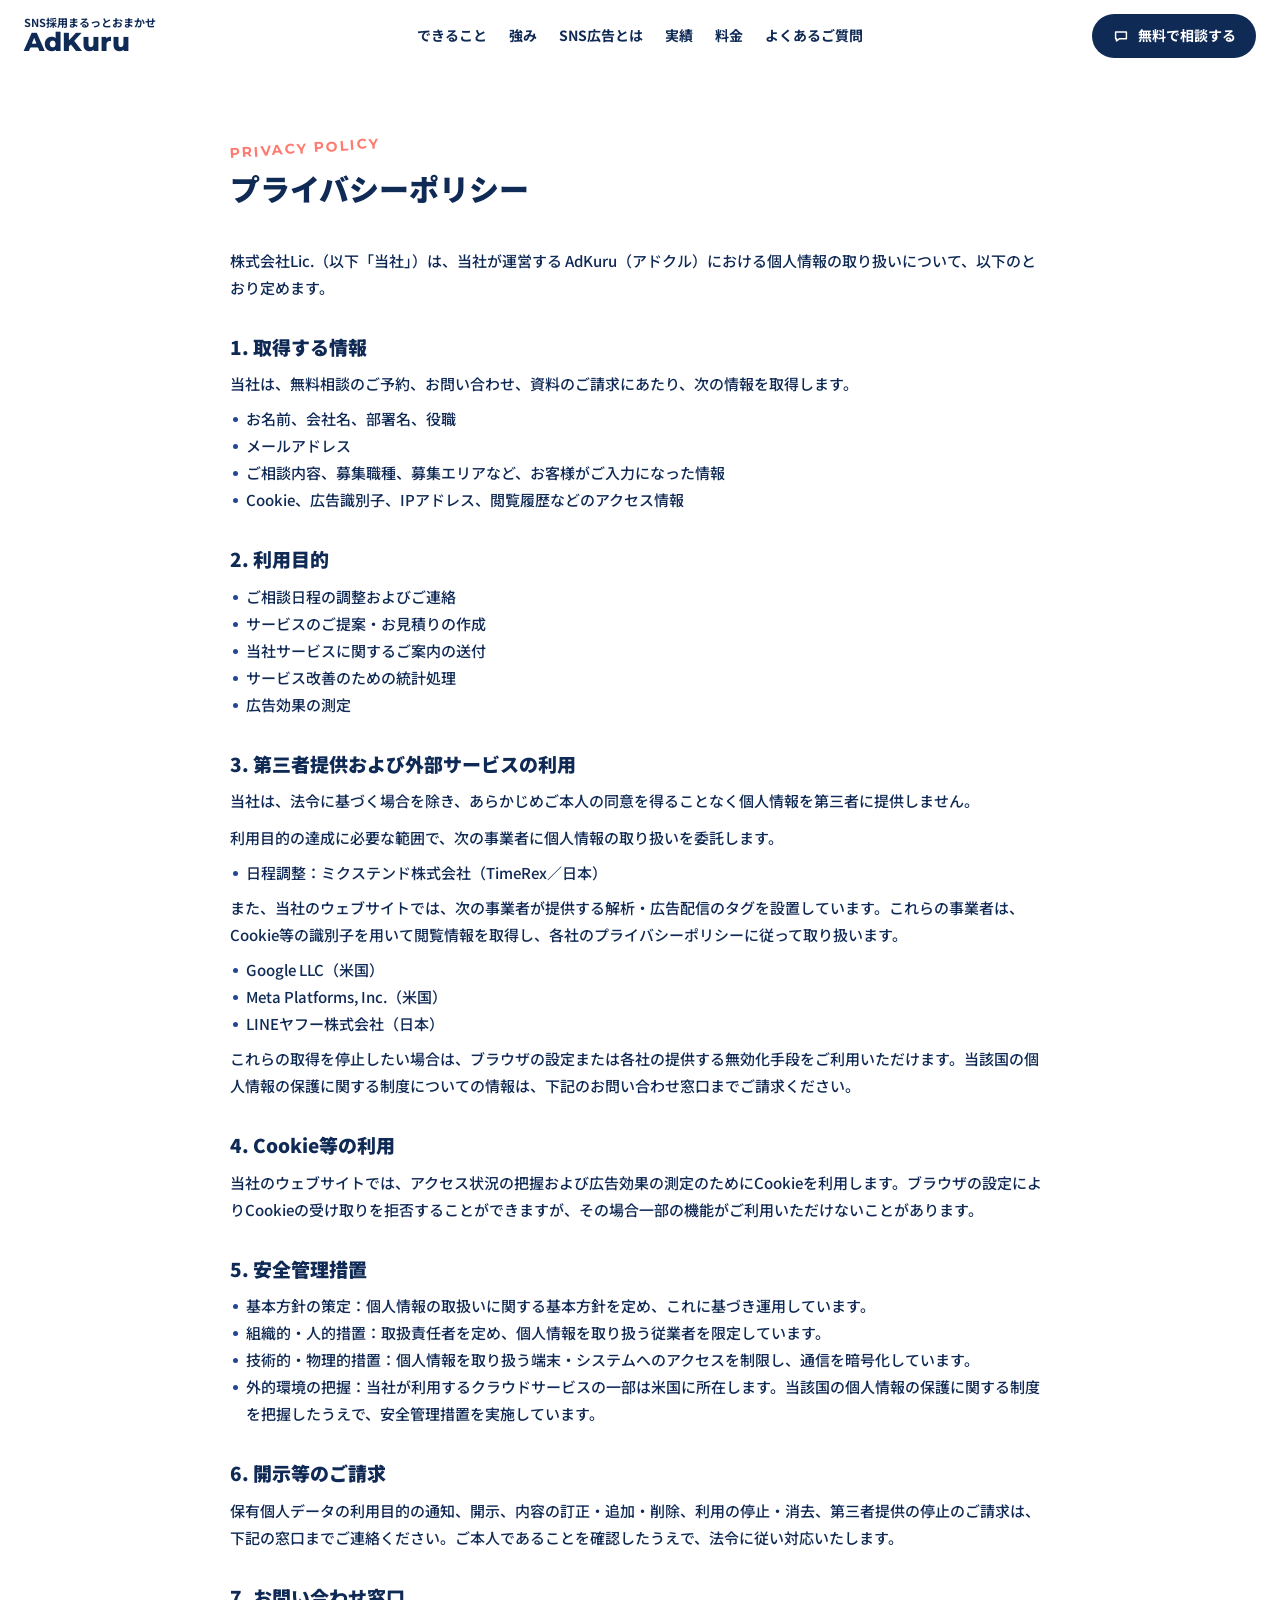
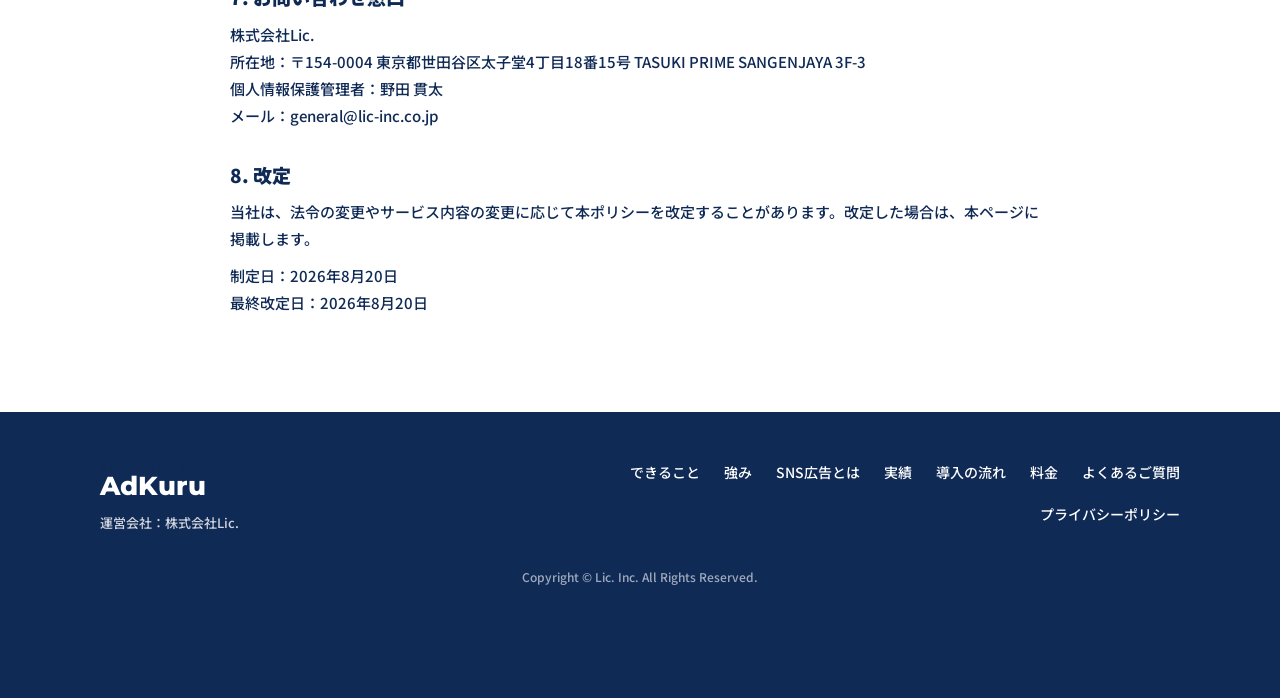
==== privacy/index.html @ 86d616e1 "タイトルと説明文を検索広告のキーワードに合わせて更新 Co-Authored-By: Claude Opus 5.5 (1M context) <noreply@anthropic.com>" ====
<!doctype html>
<html lang="ja">
<head>
<meta charset="utf-8">
<meta name="robots" content="noindex, nofollow">
<meta name="viewport" content="width=device-width, initial-scale=1">
<title>プライバシーポリシー｜SNS採用・求人広告の運用代行 AdKuru（アドクル）</title>
<link rel="preconnect" href="https://fonts.googleapis.com">
<link rel="preconnect" href="https://fonts.gstatic.com" crossorigin>
<link href="https://fonts.googleapis.com/css2?family=Montserrat:wght@600;700;800&family=Noto+Sans+JP:wght@400;500;700;900&family=Oswald:wght@500;600&display=swap" rel="stylesheet">
<link rel="stylesheet" href="../css/style.css?v=20261007f">
<!-- Google 広告（コンバージョンは js/main.js で予約完了時に送信） -->
<script async src="https://www.googletagmanager.com/gtag/js?id=AW-18397071452"></script>
<script>
  window.dataLayer = window.dataLayer || [];
  function gtag(){dataLayer.push(arguments);}
  gtag('js', new Date());
  gtag('config', 'AW-18397071452');
  window.ADKURU_CV = 'AW-18397071452/jHecCNe15OUcENyQtMRE';      // 予約_カレンダー開封（サブ）
  window.ADKURU_CV_DONE = 'AW-18397071452/tanjCK6k_-UcENyQtMRE'; // 予約_完了（TimeRex）（メイン）
</script>
</head>
<body>

<header class="header" id="header">
  <a href="../" class="logo"><small>SNS採用まるっとおまかせ</small><b>AdKuru</b></a>
  <nav class="gnav">
    <a href="../#service">できること</a>
    <a href="../#strength">強み</a>
    <a href="../#reason">SNS広告とは</a>
    <a href="../#case">実績</a>
    <a href="../#price">料金</a>
    <a href="../#faq">よくあるご質問</a>
  </nav>
  <a href="https://timerex.net/s/nodakanta_daa7_3fa1/e38dfce4" target="_blank" rel="noopener" data-book class="hbtn">
    <svg viewBox="0 0 20 20" fill="none" stroke="currentColor" stroke-width="1.6" stroke-linecap="round" stroke-linejoin="round"><path d="M4 5.5h12v7.5H8.5L5 15.5V13H4z"/></svg>無料で相談する
  </a>
</header>

<main>
<section class="page">
  <div class="container container--narrow">
    <p class="sec-head__en">Privacy Policy</p>
    <h1 class="page__title">プライバシーポリシー</h1>
    <div class="prose">
      <p>株式会社Lic.（以下「当社」）は、当社が運営する AdKuru（アドクル）における個人情報の取り扱いについて、以下のとおり定めます。</p>
      <h2>1. 取得する情報</h2>
      <p>当社は、無料相談のご予約、お問い合わせ、資料のご請求にあたり、次の情報を取得します。</p>
      <ul><li>お名前、会社名、部署名、役職</li><li>メールアドレス</li><li>ご相談内容、募集職種、募集エリアなど、お客様がご入力になった情報</li><li>Cookie、広告識別子、IPアドレス、閲覧履歴などのアクセス情報</li></ul>
      <h2>2. 利用目的</h2>
      <ul><li>ご相談日程の調整およびご連絡</li><li>サービスのご提案・お見積りの作成</li><li>当社サービスに関するご案内の送付</li><li>サービス改善のための統計処理</li><li>広告効果の測定</li></ul>
      <h2>3. 第三者提供および外部サービスの利用</h2>
      <p>当社は、法令に基づく場合を除き、あらかじめご本人の同意を得ることなく個人情報を第三者に提供しません。</p>
      <p>利用目的の達成に必要な範囲で、次の事業者に個人情報の取り扱いを委託します。</p>
      <ul><li>日程調整：ミクステンド株式会社（TimeRex／日本）</li></ul>
      <p>また、当社のウェブサイトでは、次の事業者が提供する解析・広告配信のタグを設置しています。これらの事業者は、Cookie等の識別子を用いて閲覧情報を取得し、各社のプライバシーポリシーに従って取り扱います。</p>
      <ul><li>Google LLC（米国）</li><li>Meta Platforms, Inc.（米国）</li><li>LINEヤフー株式会社（日本）</li></ul>
      <p>これらの取得を停止したい場合は、ブラウザの設定または各社の提供する無効化手段をご利用いただけます。当該国の個人情報の保護に関する制度についての情報は、下記のお問い合わせ窓口までご請求ください。</p>
      <h2>4. Cookie等の利用</h2>
      <p>当社のウェブサイトでは、アクセス状況の把握および広告効果の測定のためにCookieを利用します。ブラウザの設定によりCookieの受け取りを拒否することができますが、その場合一部の機能がご利用いただけないことがあります。</p>
      <h2>5. 安全管理措置</h2>
      <ul><li>基本方針の策定：個人情報の取扱いに関する基本方針を定め、これに基づき運用しています。</li><li>組織的・人的措置：取扱責任者を定め、個人情報を取り扱う従業者を限定しています。</li><li>技術的・物理的措置：個人情報を取り扱う端末・システムへのアクセスを制限し、通信を暗号化しています。</li><li>外的環境の把握：当社が利用するクラウドサービスの一部は米国に所在します。当該国の個人情報の保護に関する制度を把握したうえで、安全管理措置を実施しています。</li></ul>
      <h2>6. 開示等のご請求</h2>
      <p>保有個人データの利用目的の通知、開示、内容の訂正・追加・削除、利用の停止・消去、第三者提供の停止のご請求は、下記の窓口までご連絡ください。ご本人であることを確認したうえで、法令に従い対応いたします。</p>
      <h2>7. お問い合わせ窓口</h2>
      <p>株式会社Lic.<br>所在地：〒154-0004 東京都世田谷区太子堂4丁目18番15号 TASUKI PRIME SANGENJAYA 3F-3<br>個人情報保護管理者：野田 貫太<br>メール：general@lic-inc.co.jp</p>
      <h2>8. 改定</h2>
      <p>当社は、法令の変更やサービス内容の変更に応じて本ポリシーを改定することがあります。改定した場合は、本ページに掲載します。</p>
      <p>制定日：2026年8月20日<br>最終改定日：2026年8月20日</p>
  </div>
</section>
</main>

<footer class="footer">
  <div class="container footer__inner">
    <div>
      <a href="../" class="logo logo--w"><small>SNS採用まるっとおまかせ</small><b>AdKuru</b></a>
      <p class="footer__company">運営会社：株式会社Lic.</p>
    </div>
    <nav class="footer__nav">
      <a href="../#service">できること</a><a href="../#strength">強み</a><a href="../#reason">SNS広告とは</a><a href="../#case">実績</a><a href="../#flow">導入の流れ</a><a href="../#price">料金</a><a href="../#faq">よくあるご質問</a>
      <a href="./">プライバシーポリシー</a>
    </nav>
  </div>
  <p class="footer__copy">Copyright &copy; Lic. Inc. All Rights Reserved.</p>
</footer>

<a href="https://timerex.net/s/nodakanta_daa7_3fa1/e38dfce4" target="_blank" rel="noopener" data-book class="spbar">無料で相談する</a>


<!-- ============ 予約ポップアップ（TimeRex） ============ -->
<dialog class="modal" id="bookmodal" aria-labelledby="bookmodal-ttl">
  <div class="modal__hd">
    <h2 id="bookmodal-ttl">ご希望の日時を選択してください</h2>
    <span>オンライン／無料</span>
    <button class="modal__x" type="button" id="modalclose" aria-label="閉じる">
      <svg viewBox="0 0 24 24" fill="none" stroke="currentColor" stroke-width="2.4" aria-hidden="true"><path d="M6 6l12 12M18 6 6 18"/></svg>
    </button>
  </div>
  <div class="modal__bd">
    <ul class="modal__pre"><li>費用0円</li><li>オンライン</li><li>資料の準備は不要です</li></ul>
    <div id="timerex_calendar" data-url="https://timerex.net/s/nodakanta_daa7_3fa1/e38dfce4"></div>
    <div class="modal__fb" id="book-fallback">
      <p>カレンダーが読み込めない場合は、下のボタンから予約ページをお開きください。</p>
      <a class="fbtn" href="https://timerex.net/s/nodakanta_daa7_3fa1/e38dfce4" target="_blank" rel="noopener">予約ページを開く</a>
    </div>
  </div>
</dialog>
<script src="https://asset.timerex.net/js/embed.js" defer></script>
<script src="../js/main.js?v=20261007e"></script>
</body>
</html>
---- css/style.css ----
/* ==========================================================
   AdKuru サービスサイト
   コンセプト … まるごと人事（お悩み → 解決／まるっと任せられる）
   文章・かわいさ … ibma（丸い太字、1語だけ大きく、紙吹雪、コーラルの面）
   ベースの色 … 【AdKuru採用】サービス紹介資料の紺
   ========================================================== */

:root {
  --navy: #254793;
  --navy-deep: #1a3470;
  --ink: #102a56;
  --text-sub: #3c4a66;
  --mute: #747578;
  --line: #d9dee8;
  --pale: #e8ebf3;
  --bg: #eef3fc;
  --bg-soft: #f5f8ff;
  --grid: linear-gradient(rgba(37, 71, 147, .06) 1px, transparent 1px), linear-gradient(90deg, rgba(37, 71, 147, .06) 1px, transparent 1px);
  --white: #fff;

  --coral: #ff7b72;
  --coral-deep: #e5544b;
  --coral-pale: #ffe4e1;
  --yellow: #f7ce0f;
  --yellow-pale: #fff6cf;
  --mint: #3fb795;
  --sky: #5b9bea;
  --pink: #f2868f;

  --radius: 20px;
  --container: 1080px;
  --shadow: 0 10px 30px rgba(16, 42, 86, .08);

  --ff-ja: "Noto Sans JP", "Hiragino Kaku Gothic ProN", sans-serif;
  --ff-round: "Noto Sans JP", "Hiragino Kaku Gothic ProN", sans-serif;
  --ff-en: "Montserrat", "Noto Sans JP", sans-serif;
  --ff-num: "Oswald", "Montserrat", sans-serif;
}

/* ---------- 基本 ---------- */
*, *::before, *::after { box-sizing: border-box; }
html { scroll-behavior: smooth; scroll-padding-top: 80px; }
body {
  margin: 0; font-family: var(--ff-ja); font-size: 16px; font-weight: 500; line-height: 1.8;
  color: var(--ink); background: var(--bg); -webkit-font-smoothing: antialiased; overflow-x: hidden;
}
img, svg { display: block; max-width: 100%; }
a { color: inherit; text-decoration: none; }
p { margin: 0; }
h1, h2, h3 { margin: 0; font-family: var(--ff-round); font-weight: 900; line-height: 1.45; }
ul, ol { margin: 0; padding: 0; list-style: none; }
button { font: inherit; color: inherit; cursor: pointer; }
.container { width: min(var(--container), calc(100% - 48px)); margin: 0 auto; }
.container--narrow { --container: 820px; }
.center { margin-top: 36px; text-align: center; }
.sp { display: none; }
.note { margin-top: 14px; font-size: 12px; line-height: 1.7; color: var(--mute); }
.note--c { text-align: center; }

/* ---------- セクションの土台 ---------- */
.sec { position: relative; padding: 100px 0; background-color: var(--bg); background-image: var(--grid); background-size: 24px 24px; }
.sec--white { background: var(--bg-soft); }
.sec-head { margin-bottom: 52px; text-align: center; }
.sec-head__en {
  display: inline-block; transform: rotate(-4deg);
  font-family: var(--ff-en); font-size: 14px; font-weight: 700; letter-spacing: .14em; text-transform: uppercase; color: var(--coral);
}
.sec-head__ttl { margin-top: 6px; font-size: 34px; }
.sec-head__lead { margin-top: 20px; font-size: 16px; color: var(--text-sub); }
.hl { color: var(--navy); }
/* 1語だけ大きく（ibmaの「共感」） */
.big { position: relative; display: inline-block; margin: 0 .05em; font-size: 1.3em; line-height: 1; color: var(--coral); }


/* ---------- ボタン ---------- */
.pbtn {
  display: inline-flex; align-items: center; justify-content: center; gap: 10px;
  min-width: 300px; height: 64px; padding: 0 36px; border-radius: 999px;
  background: var(--navy); color: var(--white); font-size: 17px; font-weight: 900;
  box-shadow: 0 6px 0 var(--navy-deep); transition: transform .15s, box-shadow .15s;
}
.pbtn::after { content: ""; width: 8px; height: 8px; border-top: 2px solid currentColor; border-right: 2px solid currentColor; transform: rotate(45deg); }
.pbtn:hover { transform: translateY(3px); box-shadow: 0 3px 0 var(--navy-deep); }
.fbtn {
  position: relative; display: block; width: 100%; height: 56px; border: 0; border-radius: 999px;
  background: var(--coral); color: var(--white); font-size: 17px; font-weight: 900;
  box-shadow: 0 5px 0 var(--coral-deep); transition: transform .15s, box-shadow .15s;
}
.fbtn:hover { transform: translateY(3px); box-shadow: 0 2px 0 var(--coral-deep); }
.fbtn__time { position: absolute; right: 16px; top: 50%; transform: translateY(-50%); padding: 1px 8px; border-radius: 999px; background: rgba(255, 255, 255, .25); font-size: 11px; }

/* ---------- ヘッダー ---------- */
.header {
  position: fixed; inset: 0 0 auto; z-index: 50; display: flex; align-items: center; gap: 28px;
  height: 72px; padding: 0 24px; background: rgba(255, 255, 255, .95); backdrop-filter: blur(8px); transition: box-shadow .2s;
}
.header.is-scrolled { box-shadow: 0 4px 20px rgba(16, 42, 86, .08); }
.logo { display: flex; flex-direction: column; line-height: 1.1; }
.logo small { font-size: 11px; font-weight: 700; color: var(--navy); }
.logo b { font-family: var(--ff-en); font-size: 26px; font-weight: 800; }
.gnav { display: flex; gap: 22px; margin-left: auto; font-size: 14px; font-weight: 700; }
.gnav a:hover { color: var(--coral); }
.hbtn {
  display: inline-flex; align-items: center; gap: 8px; height: 44px; padding: 0 20px; border-radius: 999px;
  background: var(--ink); color: var(--white); font-size: 14px; font-weight: 700; white-space: nowrap;
}
.hbtn svg { width: 18px; }
.hbtn:hover { background: var(--navy); }

/* ---------- 01 FV ---------- */
.fv {
  position: relative; overflow: hidden; padding: 124px 0 76px;
  background-color: var(--bg);
  background-image: var(--grid);
  background-size: 24px 24px;
}
.fv__inner { position: relative; display: grid; grid-template-columns: 1fr 380px; gap: 48px; align-items: center; }
.fv__label { display: inline-block; padding: 4px 14px; border-radius: 4px; background: var(--navy); color: var(--white); font-size: 14px; font-weight: 700; }
.fv__title { margin: 18px 0 14px; font-size: 46px; line-height: 1.35; }
.mark { color: var(--navy); background: linear-gradient(transparent 68%, rgba(247, 206, 15, .55) 68%); }
.fv__mood { display: inline-block; margin-bottom: 12px; padding: 4px 16px; border-radius: 999px; background: var(--yellow-pale); color: #6b5300; font-family: var(--ff-round); font-size: 15px; font-weight: 700; }
.fv__lead { font-size: 17px; font-weight: 700; }
.fv__lead strong { color: var(--navy); font-weight: 900; }

.badges { display: flex; gap: 16px; margin-top: 26px; }
.badge { position: relative; width: 150px; height: 112px; display: flex; flex-direction: column; align-items: center; justify-content: center; text-align: center; }
.badge::before, .badge::after {
  content: ""; position: absolute; top: 10px; width: 30px; height: 90px;
  background: url("data:image/svg+xml,%3Csvg xmlns='http://www.w3.org/2000/svg' viewBox='0 0 30 90'%3E%3Cg fill='%23c9a54a'%3E%3Cpath d='M24 88C10 76 4 56 8 30' fill='none' stroke='%23c9a54a' stroke-width='2'/%3E%3Cellipse cx='6' cy='30' rx='4' ry='9' transform='rotate(-15 6 30)'/%3E%3Cellipse cx='4' cy='46' rx='4' ry='9' transform='rotate(-30 4 46)'/%3E%3Cellipse cx='7' cy='62' rx='4' ry='9' transform='rotate(-45 7 62)'/%3E%3Cellipse cx='14' cy='76' rx='4' ry='9' transform='rotate(-60 14 76)'/%3E%3Cellipse cx='16' cy='38' rx='3.5' ry='8' transform='rotate(25 16 38)'/%3E%3Cellipse cx='17' cy='54' rx='3.5' ry='8' transform='rotate(15 17 54)'/%3E%3Cellipse cx='21' cy='69' rx='3.5' ry='8' transform='rotate(5 21 69)'/%3E%3C/g%3E%3C/svg%3E") no-repeat center / contain;
}
.badge::before { left: 0; }
.badge::after { right: 0; transform: scaleX(-1); }
.badge__sm { font-size: 12px; font-weight: 700; line-height: 1.3; }
.badge__num { font-family: var(--ff-num); font-size: 38px; font-weight: 600; line-height: 1.1; color: var(--navy); }
.badge__num small { font-family: var(--ff-ja); font-size: 14px; font-weight: 900; }

.media { display: flex; align-items: center; gap: 16px; margin-top: 24px; padding: 14px 20px; border-radius: 12px; background: var(--white); box-shadow: var(--shadow); }
.media__ttl { flex: none; font-size: 13px; font-weight: 900; color: var(--coral); }
.media__list { display: flex; flex-wrap: wrap; gap: 6px 18px; font-family: var(--ff-en); font-size: 14px; font-weight: 700; }

/* ---------- フォーム ---------- */
.lead-form { padding: 26px 24px 22px; border-radius: var(--radius); background: var(--white); box-shadow: 0 16px 48px rgba(16, 42, 86, .14); }
.lead-form__ttl { text-align: center; font-family: var(--ff-round); font-size: 16px; font-weight: 900; line-height: 1.5; }
.lead-form__ttl span { display: block; font-size: 22px; color: var(--navy); }
.lead-form__sub { margin-top: 6px; text-align: center; font-size: 12px; line-height: 1.6; color: var(--mute); }
.steps { display: grid; grid-template-columns: 1fr 1fr; gap: 6px; margin: 16px 0 14px; }
.steps li { padding: 6px 0; border-radius: 8px; background: var(--pale); text-align: center; font-size: 12px; font-weight: 700; color: var(--mute); }
.steps li.is-on { background: var(--navy); color: var(--white); }
.field { display: block; margin: 0 0 14px; padding: 0; border: 0; min-width: 0; }
.field legend, .field__lbl { display: block; margin-bottom: 6px; padding: 0; font-size: 13px; font-weight: 700; }
.field em, .field i { margin-left: 6px; padding: 1px 6px; border-radius: 3px; font-size: 10px; font-style: normal; vertical-align: 1px; }
.field em { background: var(--coral); color: var(--white); }
.field i { background: var(--pale); color: var(--mute); }
.field input, .field textarea { width: 100%; padding: 11px 12px; border: 1.5px solid var(--line); border-radius: 10px; background: #fafbfd; font: inherit; font-size: 15px; color: var(--ink); }
.field input:focus, .field textarea:focus { outline: none; border-color: var(--navy); background: var(--white); }
.is-err { border-color: var(--coral) !important; box-shadow: 0 0 0 2px rgba(255, 123, 114, .25); border-radius: 10px; }
.chips { display: grid; grid-template-columns: repeat(2, 1fr); gap: 6px; }
.chips--3 { grid-template-columns: repeat(3, 1fr); }
.chips button { padding: 8px 4px; border: 1.5px solid var(--line); border-radius: 10px; background: var(--white); font-size: 13px; font-weight: 700; line-height: 1.3; transition: all .15s; }
.chips button:hover { border-color: var(--navy); }
.chips button.is-on { border-color: var(--navy); background: var(--navy); color: var(--white); }
.agree { display: flex; align-items: center; gap: 8px; margin: 4px 0 14px; font-size: 13px; }
.agree a { color: var(--navy); text-decoration: underline; }
.agree input { width: 18px; height: 18px; accent-color: var(--navy); }
.lead-form__back { display: block; margin: 12px auto 0; border: 0; background: none; font-size: 13px; color: var(--mute); text-decoration: underline; }
.lead-form__err { margin-bottom: 10px; text-align: center; font-size: 13px; font-weight: 700; color: var(--coral-deep); }
.lead-form__note { margin-top: 12px; text-align: center; font-size: 11px; line-height: 1.6; color: var(--mute); }
.lead-form--wide { padding: 32px 40px 28px; }
.lead-form--wide .chips { grid-template-columns: repeat(4, 1fr); }
.lead-form--wide .chips--3 { grid-template-columns: repeat(3, 1fr); }
.lead-form--wide .fbtn { max-width: 420px; margin: 0 auto; }
.grid2 { display: grid; grid-template-columns: 1fr 1fr; gap: 0 16px; }

/* ---------- 02 できること ---------- */
#service { overflow: hidden; }
.can { display: grid; grid-template-columns: repeat(3, 1fr); gap: 18px; }
.can__item { display: flex; flex-direction: column; gap: 6px; padding: 26px 24px 22px; border-radius: 22px; background: var(--white); border-top: 6px solid var(--c); box-shadow: var(--shadow); }
.can__no { display: grid; place-items: center; width: 40px; height: 40px; margin-bottom: 6px; border-radius: 50%; background: var(--c); color: var(--white); font-family: var(--ff-en); font-size: 14px; font-weight: 800; }
.can__item b { font-family: var(--ff-round); font-size: 19px; font-weight: 900; line-height: 1.4; }
.can__item > span:last-child { font-size: 14px; line-height: 1.6; color: var(--text-sub); }
.can__note { margin-top: 18px; text-align: center; font-size: 13px; color: var(--mute); }

/* ---------- 03 お悩み → 解決 ---------- */
.worry { padding: 100px 0; background: linear-gradient(160deg, #4f84e0, var(--navy)); }
.sec-head--on-color .sec-head__en,
.sec-head--on-color .sec-head__ttl,
.sec-head--on-color .sec-head__lead { color: var(--white); }
.sec-head--on-color .sec-head__lead { font-weight: 700; }
.sec-head--on-color .big { color: var(--yellow); }
.worry__list { display: grid; grid-template-columns: repeat(3, 1fr); grid-template-rows: auto auto auto; column-gap: 24px; max-width: 1000px; margin: 0 auto; }
.worry__item { display: grid; grid-row: span 3; grid-template-rows: subgrid; }
.worry__card {
  position: relative; display: flex; flex-direction: column; align-items: center;
  padding: 28px 24px 26px; border-radius: 24px; background: var(--white); text-align: center;
  box-shadow: 0 10px 0 rgba(0, 0, 0, .06);
}
.worry__img { width: 100%; max-width: 240px; }
.worry__img img { width: 100%; height: 170px; object-fit: contain; }
.worry__ttl { margin-top: 16px; font-size: 20px; color: var(--ink); }
.worry__txt { margin-top: 10px; text-align: left; font-size: 14px; line-height: 1.75; color: var(--text-sub); }
.worry__arrow { justify-self: center; width: 0; height: 0; margin: 14px 0 12px; border-left: 14px solid transparent; border-right: 14px solid transparent; border-top: 16px solid var(--white); }
.worry__answer { position: relative; padding: 18px 18px 16px; border-radius: 18px; background: var(--yellow-pale); border: 3px solid var(--yellow); font-size: 15px; line-height: 1.7; }
.worry__answer b { color: var(--coral-deep); }
.worry__tag { display: block; width: fit-content; margin-bottom: 6px; padding: 1px 12px; border-radius: 999px; background: var(--coral); color: var(--white); font-family: var(--ff-round); font-size: 13px; font-weight: 900; }
.worry__banner {
  max-width: 760px; margin: 44px auto 0; padding: 18px 24px; border-radius: 999px; background: var(--yellow);
  text-align: center; font-family: var(--ff-round); font-size: 28px; font-weight: 900; color: var(--ink); box-shadow: 0 8px 0 rgba(0, 0, 0, .08);
}
.worry__banner small { font-size: .75em; }

/* ---------- 04 CTA ---------- */
.cta-band { position: relative; overflow: hidden; padding: 76px 0; background-color: #dde8fb; background-image: var(--grid); background-size: 24px 24px; }
.cta-band .container { position: relative; }
.cta-band__ttl { text-align: center; font-size: 28px; }
.cta-band__ttl::before { content: "\\"; margin-right: 14px; color: var(--coral); font-weight: 500; }
.cta-band__ttl::after { content: "/"; margin-left: 14px; color: var(--coral); font-weight: 500; }
.cta-card__img { width: 220px; height: auto; }
.cta-card { display: flex; flex-direction: column; align-items: center; gap: 22px; max-width: 560px; margin: 30px auto 0; padding: 30px 28px; border-radius: var(--radius); background: var(--white); box-shadow: var(--shadow); }
.cta-card .pbtn { width: 100%; min-width: 0; }
.checks li { position: relative; padding-left: 28px; font-size: 15px; font-weight: 700; line-height: 1.6; }
.checks li + li { margin-top: 8px; }
.checks li::before { content: ""; position: absolute; left: 0; top: 3px; width: 18px; height: 18px; border-radius: 50%; background: var(--coral); }
.checks li::after { content: ""; position: absolute; left: 5px; top: 7px; width: 8px; height: 5px; border-left: 2px solid var(--white); border-bottom: 2px solid var(--white); transform: rotate(-45deg); }

/* ---------- 05 強み ---------- */
.chev { display: grid; grid-template-columns: repeat(4, 1fr); max-width: 860px; margin: 0 auto 64px; }
.chev li {
  display: flex; align-items: center; justify-content: center; height: 54px; margin-left: -6px;
  color: var(--white); font-family: var(--ff-round); font-size: 16px; font-weight: 900;
  clip-path: polygon(0 0, calc(100% - 18px) 0, 100% 50%, calc(100% - 18px) 100%, 0 100%, 18px 50%);
}
.chev li:nth-child(1) { margin-left: 0; background: var(--navy); clip-path: polygon(0 0, calc(100% - 18px) 0, 100% 50%, calc(100% - 18px) 100%, 0 100%); }
.chev li:nth-child(2) { background: var(--coral); }
.chev li:nth-child(3) { background: #e0b400; }
.chev li:nth-child(4) { background: var(--mint); }
.point { display: grid; grid-template-columns: 1fr 1fr; gap: 56px; align-items: center; }
.point + .point { margin-top: 84px; }
.point--rev .point__visual { order: 2; }
.point__num { font-family: var(--ff-num); font-size: 72px; font-weight: 500; line-height: 1; color: var(--c); }
.point__ttl { position: relative; margin: 10px 0 18px; padding-bottom: 16px; border-bottom: 1px solid var(--line); font-size: 26px; }
.point__ttl::after { content: ""; position: absolute; left: 0; bottom: -1px; width: 120px; height: 3px; border-radius: 2px; background: var(--c); }
.tags { display: flex; flex-wrap: wrap; gap: 8px; margin-top: 18px; }
.tags li { padding: 4px 12px; border-radius: 999px; background: var(--coral-pale); font-size: 13px; font-weight: 700; color: #c4473e; }
.list4 { display: grid; gap: 10px; margin-top: 18px; }
.list4 li { padding: 12px 16px; border-radius: 12px; background: var(--white); box-shadow: var(--shadow); font-size: 14px; line-height: 1.6; }
.list4 b { display: block; font-family: var(--ff-round); font-size: 15px; color: var(--navy); }

/* 画面イメージ（素材がないためCSSで描く） */
.mock { display: flex; align-items: center; justify-content: center; gap: 18px; min-height: 360px; padding: 32px; border-radius: 24px; background: linear-gradient(135deg, var(--pale), #dfe5f2); }
.mock__cap { margin-top: 10px; text-align: center; font-size: 12px; color: var(--mute); }
.mock__arrow { flex: none; width: 40px; color: var(--navy); }
.phone { width: 160px; padding: 8px; border-radius: 26px; background: var(--ink); box-shadow: 0 16px 32px rgba(16, 42, 86, .25); }
.phone--2 { transform: translateY(26px); }
.phone__scr { position: relative; display: flex; flex-direction: column; height: 290px; overflow: hidden; border-radius: 19px; background: var(--white); }
.ad { justify-content: flex-end; padding: 16px 14px; color: var(--white); }
.ad--a { background: linear-gradient(180deg, rgba(16, 42, 86, .1), rgba(16, 42, 86, .85)), linear-gradient(135deg, #7f98cf, #3a5aa3); }
.ad--b { background: linear-gradient(160deg, var(--yellow), #f6dd8e 55%, var(--white)); color: var(--ink); }
.ad__tag { position: absolute; top: 12px; left: 12px; padding: 2px 8px; border-radius: 4px; background: rgba(255, 255, 255, .9); color: var(--ink); font-size: 10px; font-weight: 700; }
.ad b { font-size: 19px; line-height: 1.35; }
.ad__cta { margin-top: 12px; padding: 7px 0; border-radius: 999px; background: var(--coral); color: var(--white); text-align: center; font-size: 11px; font-weight: 700; }
.lp { gap: 8px; padding-bottom: 14px; }
.lp__hero { padding: 34px 12px 26px; background: var(--navy); color: var(--white); text-align: center; font-size: 15px; font-weight: 900; line-height: 1.4; }
.lp__row { height: 9px; margin: 2px 14px 0; border-radius: 4px; background: var(--pale); }
.lp__row--s { width: 55%; }
.lp__btn { margin: auto 14px 0; padding: 8px 0; border-radius: 999px; background: #06c755; color: var(--white); text-align: center; font-size: 11px; font-weight: 700; }
.chat { gap: 8px; padding: 14px 10px; background: #8ca4c9; }
.chat span { max-width: 88%; padding: 7px 10px; border-radius: 12px; font-size: 10.5px; line-height: 1.5; }
.chat__in { align-self: flex-start; background: var(--white); }
.chat__out { align-self: flex-end; background: #a6e38f; }
.cal { width: 100%; max-width: 360px; padding: 20px; border-radius: 16px; background: var(--white); box-shadow: 0 16px 32px rgba(16, 42, 86, .18); }
.cal__head { padding-bottom: 10px; border-bottom: 1px solid var(--line); font-size: 15px; font-weight: 900; }
.cal__list li { display: flex; align-items: center; justify-content: space-between; padding: 14px 0; border-bottom: 1px solid var(--pale); font-size: 14px; font-weight: 700; }
.cal__st { padding: 2px 12px; border-radius: 999px; background: var(--navy); color: var(--white); font-size: 12px; }
.cal__st--sub { background: var(--pale); color: var(--navy); }

/* ---------- 06 SNS広告とは（比較表） ---------- */
.table-wrap { overflow-x: auto; }
.ctable, .otable { width: 100%; border-collapse: separate; border-spacing: 0; background: var(--white); border-radius: var(--radius); overflow: hidden; box-shadow: var(--shadow); }
.ctable { max-width: 940px; margin: 0 auto; }
.otable { min-width: 760px; }
.ctable th, .ctable td, .otable th, .otable td { padding: 18px 14px; border-bottom: 1px solid var(--pale); text-align: center; font-size: 15px; line-height: 1.55; }
.ctable thead th, .otable thead th { background: var(--mute); color: var(--white); font-family: var(--ff-round); font-weight: 900; }
.ctable thead th:first-child, .otable thead th:first-child { background: var(--white); }
.ctable tbody th, .otable tbody th { width: 150px; background: var(--navy); color: var(--white); font-family: var(--ff-round); font-weight: 900; }
.ctable td, .otable td { color: #555a63; }
.ctable .is-main, .otable .is-main { background: var(--coral-pale); color: var(--coral-deep); font-weight: 900; }
.ctable thead .is-main, .otable thead .is-main { background: var(--coral); color: var(--white); font-size: 18px; }
.otable small { display: block; font-size: 12px; color: var(--mute); }
.otable .is-main small { color: var(--coral-deep); }
.scroll-hint { display: none; }
.reason__img { display: block; width: 300px; height: auto; margin: -12px auto 32px; }

/* ---------- 07 実績 ---------- */
.case { max-width: 960px; margin: 0 auto; }
.case__no { text-align: center; font-family: var(--ff-en); font-size: 13px; font-weight: 800; letter-spacing: .1em; color: var(--coral); }
.case__ttl { display: flex; align-items: center; gap: 18px; margin: 4px 0 28px; text-align: center; font-size: 22px; }
.case__ttl::before, .case__ttl::after { content: ""; flex: 1; height: 1px; background: var(--ink); opacity: .3; }
.case__body { display: grid; grid-template-columns: 1.25fr 1fr; gap: 36px; align-items: center; }
.case__nums { display: flex; align-items: center; gap: 14px; }
.case__before { flex: none; padding: 16px 18px; border-radius: 14px; background: #eef0f4; text-align: center; color: #555a63; }
.case__arrow { flex: none; width: 40px; color: var(--coral); }
.case__after { flex: 1; display: grid; gap: 10px; }
.case__after > div { padding: 12px 18px; border: 3px solid var(--coral); border-radius: 16px; background: var(--white); text-align: center; }
.case__k { font-size: 13px; font-weight: 700; }
.case__v { font-size: 16px; font-weight: 900; line-height: 1.2; }
.case__v b { margin: 0 2px; font-family: var(--ff-num); font-size: 52px; font-weight: 500; }
.case__after .case__v { color: var(--coral-deep); }
.case__s { font-size: 12px; }
.case__meta div { display: flex; align-items: baseline; gap: 12px; padding: 10px 0; border-bottom: 1px solid var(--pale); }
.case__meta dt { flex: none; width: 104px; padding: 2px 0; border-radius: 6px; background: var(--pale); text-align: center; font-size: 13px; font-weight: 700; }
.case__meta dd { margin: 0; font-size: 15px; font-weight: 700; }
.report { margin-top: 72px; padding: 36px; border-radius: 24px; background: #e3ecfa; }
.report__ttl { margin-bottom: 24px; text-align: center; font-size: 22px; }
.report__list { display: grid; grid-template-columns: repeat(3, 1fr); gap: 18px; }
.report__list li { padding: 22px; border-radius: var(--radius); background: var(--white); text-align: center; }
.report__list svg { width: 40px; margin: 0 auto 10px; color: var(--coral); }
.report__list b { display: block; margin-bottom: 6px; font-family: var(--ff-round); font-size: 16px; }
.report__list span { font-size: 14px; line-height: 1.6; color: var(--text-sub); }

/* ---------- 08 流れ ---------- */
.flow { display: grid; grid-template-columns: repeat(5, 1fr); gap: 14px; }
.flow li { position: relative; display: flex; flex-direction: column; align-items: center; padding: 24px 16px 18px; border-radius: var(--radius); background: var(--white); box-shadow: var(--shadow); text-align: center; }
.flow li + li::before { content: ""; position: absolute; left: -13px; top: 50%; width: 12px; height: 16px; transform: translateY(-50%); background: var(--coral); clip-path: polygon(0 0, 100% 50%, 0 100%); }
.flow__no { font-family: var(--ff-num); font-size: 30px; line-height: 1; color: var(--coral); }
.flow b { margin: 10px 0 6px; font-family: var(--ff-round); font-size: 17px; }
.flow p { flex: 1; font-size: 13px; line-height: 1.6; }
.flow__day { margin-top: 12px; padding: 2px 12px; border-radius: 999px; background: var(--yellow-pale); color: #6b5300; font-size: 12px; font-weight: 700; }
.flow__free { margin-top: 28px; text-align: center; font-family: var(--ff-round); font-size: 18px; font-weight: 900; }

/* ---------- 09 料金 ---------- */
.offer { display: flex; align-items: center; justify-content: space-between; gap: 24px; margin-bottom: 30px; padding: 22px 32px; border-radius: var(--radius); background: var(--navy); color: var(--white); }
.offer__sm { display: inline-block; padding: 0 10px; border-radius: 4px; background: var(--coral); font-size: 13px; font-weight: 900; }
.offer__ttl { margin-top: 6px; font-family: var(--ff-round); font-size: 24px; font-weight: 900; }
.offer__ttl b { color: var(--yellow); }
.offer__slots { display: flex; align-items: center; gap: 18px; }
.slots { display: flex; gap: 8px; }
.slots li { display: grid; place-items: center; width: 44px; height: 44px; border: 2px solid var(--white); border-radius: 50%; font-size: 15px; font-weight: 900; }
.slots li.is-taken { background: var(--white); color: var(--navy); }
.offer__left { text-align: center; font-size: 18px; font-weight: 900; line-height: 1.2; }
.offer__left b { display: block; font-family: var(--ff-num); font-size: 34px; font-weight: 500; color: var(--yellow); }
.plans { display: grid; grid-template-columns: repeat(3, 1fr); gap: 20px; align-items: start; }
.plan { position: relative; padding: 30px 24px 22px; border: 2px solid var(--pale); border-radius: var(--radius); background: var(--white); box-shadow: var(--shadow); text-align: center; }
.plan--main { border-color: var(--navy); background: var(--navy); color: var(--white); transform: translateY(-10px); }
.plan__rec { position: absolute; top: -15px; left: 50%; transform: translateX(-50%); padding: 3px 18px; border-radius: 999px; background: var(--coral); color: var(--white); font-size: 13px; font-weight: 900; }
.plan__en { font-family: var(--ff-en); font-size: 14px; font-weight: 800; letter-spacing: .08em; color: var(--coral); }
.plan--main .plan__en { color: var(--yellow); }
.plan__name { margin-top: 2px; font-size: 18px; }
.plan__was { margin-top: 14px; font-size: 13px; text-decoration: line-through; opacity: .7; }
.plan__price { font-size: 18px; font-weight: 900; line-height: 1.1; }
.plan__price small { margin-right: 4px; font-size: 15px; }
.plan__price b { margin-right: 2px; font-family: var(--ff-num); font-size: 64px; font-weight: 600; }
.plan__inc { margin-top: 6px; font-size: 13px; font-weight: 700; color: var(--navy); }
.plan--main .plan__inc { color: var(--yellow); }
.plan__for { margin-top: 14px; padding-top: 14px; border-top: 1px dashed var(--line); text-align: left; font-size: 14px; line-height: 1.6; }
.plan--main .plan__for { border-color: rgba(255, 255, 255, .3); }
.plan__more { margin-top: 14px; text-align: left; font-size: 14px; }
.plan__more summary { padding: 8px; border-radius: 10px; background: var(--pale); text-align: center; font-size: 13px; font-weight: 700; color: var(--navy); list-style: none; cursor: pointer; }
.plan--main .plan__more summary { background: rgba(255, 255, 255, .14); color: var(--white); }
.plan__more summary::-webkit-details-marker { display: none; }
.plan__more summary::after { content: "＋"; margin-left: 6px; }
.plan__more[open] summary::after { content: "−"; }
.plan__k { margin: 14px 0 4px; font-size: 13px; font-weight: 900; }
.dots li { position: relative; padding-left: 14px; line-height: 1.7; }
.dots li::before { content: ""; position: absolute; left: 2px; top: .75em; width: 5px; height: 5px; border-radius: 50%; background: currentColor; }
.dots li.off { opacity: .4; text-decoration: line-through; }
.zero { display: grid; grid-template-columns: repeat(4, 1fr); gap: 12px; margin-top: 28px; }
.zero li { display: flex; align-items: center; justify-content: space-between; gap: 8px; padding: 14px 18px; border-radius: 12px; background: var(--white); box-shadow: var(--shadow); }
.zero span { font-size: 13px; font-weight: 700; line-height: 1.4; }
.zero b { font-family: var(--ff-num); font-size: 32px; font-weight: 600; line-height: 1; color: var(--navy); white-space: nowrap; }
.zero b small { font-family: var(--ff-ja); font-size: 13px; }
.zero .zero__none { font-family: var(--ff-round); font-size: 22px; font-weight: 900; color: var(--coral); }

/* ---------- 11 FAQ ---------- */
.faq details { border-radius: 14px; background: var(--white); box-shadow: var(--shadow); }
.faq details + details { margin-top: 12px; }
.faq summary { position: relative; padding: 18px 56px; font-family: var(--ff-round); font-size: 16px; font-weight: 900; list-style: none; cursor: pointer; }
.faq summary::-webkit-details-marker { display: none; }
.faq summary::before { content: "Q"; position: absolute; left: 20px; top: 14px; font-family: var(--ff-en); font-size: 22px; color: var(--coral); }
.faq summary::after { content: ""; position: absolute; right: 24px; top: 50%; width: 10px; height: 10px; border-right: 2px solid var(--navy); border-bottom: 2px solid var(--navy); transform: translateY(-70%) rotate(45deg); transition: transform .2s; }
.faq details[open] summary::after { transform: translateY(-30%) rotate(-135deg); }
.faq details p { position: relative; padding: 0 24px 20px 56px; font-size: 15px; }
.faq details p::before { content: "A"; position: absolute; left: 21px; top: -4px; font-family: var(--ff-en); font-size: 22px; font-weight: 800; color: var(--navy); }

/* ---------- 12 最終フォーム ---------- */
.contact .sec-head__ttl { font-size: 30px; }

/* ---------- フッター ---------- */
.footer { padding: 48px 0 110px; background: var(--ink); color: var(--white); }
.footer__inner { display: flex; justify-content: space-between; gap: 32px; }
.logo--w small { color: #c8d1d9; }
.footer__company { margin-top: 10px; font-size: 13px; opacity: .8; }
.footer__nav { display: flex; flex-wrap: wrap; justify-content: flex-end; gap: 10px 24px; max-width: 560px; font-size: 14px; }
.footer__nav a:hover { text-decoration: underline; }
.footer__copy { margin-top: 32px; text-align: center; font-size: 12px; opacity: .6; }
.spbar { display: none; }

/* ---------- 下層ページ ---------- */
.page { padding: 132px 0 96px; background: var(--white); }
.page__title { margin: 6px 0 36px; font-size: 30px; }
.prose h2 { margin: 32px 0 10px; font-size: 19px; }
.prose p, .prose li { font-size: 15px; }
.prose p + p { margin-top: 10px; }
.prose ul { margin: 8px 0; }
.prose li { position: relative; padding-left: 16px; }
.prose li::before { content: ""; position: absolute; left: 3px; top: .8em; width: 5px; height: 5px; border-radius: 50%; background: var(--navy); }
.thanks { text-align: center; }
.thanks p { margin-top: 14px; }
.thanks .pbtn { margin-top: 36px; }

/* ==========================================================
   タブレット
   ========================================================== */
@media (max-width: 1080px) {
  .gnav { display: none; }
  .hbtn { margin-left: auto; }
  .fv__inner { grid-template-columns: 1fr; }
  .fv__form { width: 100%; max-width: 520px; margin: 0 auto; }
  .worry__list { gap: 14px; }
  .worry__ttl { font-size: 17px; }
  .flow { grid-template-columns: repeat(3, 1fr); row-gap: 24px; }
  .flow li:nth-child(4)::before { display: none; }
  .zero { grid-template-columns: repeat(2, 1fr); }
}

/* ==========================================================
   スマホ
   ========================================================== */
@media (max-width: 768px) {
  body { font-size: 15px; }
  html { scroll-padding-top: 64px; }
  .container { width: calc(100% - 32px); }
  .pc { display: none; }
  .sp { display: inline; }
  br.sp { display: block; }

  .header { height: 60px; padding: 0 16px; }
  .logo small { font-size: 10px; }
  .logo b { font-size: 22px; }
  .hbtn { height: 38px; padding: 0 14px; font-size: 13px; }
  .hbtn svg { width: 16px; }

  .sec, .worry { padding: 64px 0; }
  .sec-head { margin-bottom: 32px; }
  .sec-head__ttl { font-size: 23px; }
  .sec-head__lead { font-size: 14px; text-align: left; }
  .sec-head--on-color .sec-head__lead { text-align: center; }
  .pbtn { width: 100%; min-width: 0; height: 58px; padding: 0 20px; font-size: 16px; }

  .fv { padding: 88px 0 48px; }
  .fv__title { font-size: 26px; }
  .fv__mood { font-size: 13px; }
  .fv__lead { font-size: 15px; }
  .badges { justify-content: space-between; gap: 4px; }
  .badge { width: 33%; height: 96px; }
  .badge::before, .badge::after { top: 12px; width: 20px; height: 72px; }
  .badge__sm { font-size: 10px; }
  .badge__num { font-size: 28px; }
  .badge__num small { font-size: 11px; }
  .media { flex-direction: column; align-items: flex-start; gap: 6px; padding: 12px 16px; }
  .lead-form { padding: 22px 16px 18px; }
  .lead-form--wide { padding: 22px 16px; }
  .lead-form--wide .chips { grid-template-columns: repeat(2, 1fr); }
  .grid2 { grid-template-columns: 1fr; }

  .can { grid-template-columns: 1fr 1fr; gap: 10px; }
  .can__item { padding: 18px 14px; border-radius: 16px; }
  .can__no { width: 32px; height: 32px; font-size: 12px; }
  .can__item b { font-size: 15px; }
  .can__item > span:last-child { font-size: 12px; }

  .worry__list { grid-template-columns: 1fr; grid-template-rows: none; row-gap: 26px; }
  .worry__item { grid-row: auto; grid-template-rows: none; }
  .worry__img img { height: 150px; }
  .reason__img { width: 240px; }
  .cta-card__img { width: 180px; }
  .worry__ttl { font-size: 19px; }
  .worry__banner { margin-top: 32px; padding: 14px 16px; font-size: 19px; }

  .cta-band { padding: 52px 0; }
  .cta-band__ttl { font-size: 20px; }
  .cta-band__ttl::before { margin-right: 8px; }
  .cta-band__ttl::after { margin-left: 8px; }
  .cta-card { padding: 24px 18px; }
  .checks li { font-size: 14px; }

  .chev { margin-bottom: 44px; }
  .chev li { height: 46px; margin-left: -3px; font-size: 12px; clip-path: polygon(0 0, calc(100% - 10px) 0, 100% 50%, calc(100% - 10px) 100%, 0 100%, 10px 50%); }
  .chev li:nth-child(1) { clip-path: polygon(0 0, calc(100% - 10px) 0, 100% 50%, calc(100% - 10px) 100%, 0 100%); }
  .point { grid-template-columns: 1fr; gap: 24px; }
  .point + .point { margin-top: 56px; }
  .point--rev .point__visual { order: 0; }
  .point__num { font-size: 52px; }
  .point__ttl { font-size: 21px; }
  .mock { min-height: 0; gap: 10px; padding: 22px 12px 34px; }
  .phone { width: 128px; padding: 6px; border-radius: 22px; }
  .phone__scr { height: 232px; border-radius: 16px; }
  .ad b { font-size: 15px; }
  .mock__arrow { width: 26px; }

  .ctable th, .ctable td { padding: 12px 6px; font-size: 12px; }
  .ctable tbody th { width: 64px; }
  .ctable thead .is-main { font-size: 13px; }
  .scroll-hint { display: block; margin-bottom: 8px; text-align: right; font-size: 12px; color: var(--mute); }

  .case__ttl { gap: 10px; font-size: 17px; }
  .case__body { grid-template-columns: 1fr; gap: 20px; }
  .case__nums { flex-direction: column; }
  .case__arrow { width: 30px; transform: rotate(90deg); }
  .case__after { width: 100%; }
  .case__v b { font-size: 44px; }
  .report { margin-top: 48px; padding: 24px 16px; }
  .report__ttl { font-size: 18px; }
  .report__list { grid-template-columns: 1fr; gap: 12px; }

  .flow { grid-template-columns: 1fr; gap: 18px; }
  .flow li { flex-direction: row; flex-wrap: wrap; align-items: center; gap: 0 12px; padding: 16px; text-align: left; }
  .flow li + li::before { display: block !important; left: 50%; top: -15px; width: 16px; height: 12px; transform: translateX(-50%); clip-path: polygon(0 0, 100% 0, 50% 100%); }
  .flow b { margin: 0; }
  .flow p { flex-basis: 100%; margin-top: 6px; }
  .flow__day { margin-top: 8px; }
  .flow__free { text-align: left; font-size: 15px; }

  .offer { flex-direction: column; align-items: flex-start; padding: 20px; }
  .offer__ttl { font-size: 19px; }
  .plans { grid-template-columns: 1fr; gap: 28px; }
  .plan--main { order: -1; transform: none; }
  .zero li { padding: 12px; }
  .zero b { font-size: 26px; }

  .faq summary { padding: 16px 44px 16px 46px; font-size: 15px; }
  .faq summary::before { left: 16px; top: 12px; }
  .faq details p { padding: 0 16px 18px 46px; font-size: 14px; }
  .faq details p::before { left: 17px; }
  .contact .sec-head__ttl { font-size: 21px; }

  .footer__inner { flex-direction: column; }
  .footer__nav { justify-content: flex-start; }

  .spbar {
    display: grid; place-items: center; position: fixed; left: 12px; right: 12px; bottom: calc(10px + env(safe-area-inset-bottom)); z-index: 60;
    height: 52px; border-radius: 999px; background: var(--coral); color: var(--white); font-weight: 900; font-size: 15px;
    box-shadow: 0 6px 18px rgba(16, 42, 86, .2); transform: translateY(140%); transition: transform .25s;
  }
  .spbar.is-show { transform: none; }
}


/* ==========================================================
   v5（2026-10-06）
   ========================================================== */
.sec-head__sub { margin-top: 10px; font-family: var(--ff-round); font-size: 18px; font-weight: 900; color: var(--navy); }
.sec-head__lead b { color: var(--coral-deep); font-weight: 900; }
.sec-head__pre { display: inline-block; margin: 4px 0 2px; padding: 3px 14px; border-radius: 999px; background: var(--coral-pale); color: var(--coral-deep); font-size: 13px; font-weight: 900; }

/* お悩み：イラストは解決側 */
.worry__card { justify-content: center; }
.worry__ttl { margin-top: 4px; }
.worry__answer { display: flex; flex-direction: column; align-items: center; text-align: left; }
.worry__ans-img { width: 100%; max-width: 220px; height: 130px; object-fit: contain; margin-bottom: 10px; }
.worry__answer p { width: 100%; }

/* 強み：制作費0円 */
.point__free { margin-top: 14px; padding: 12px 16px; border-radius: 12px; background: var(--yellow-pale); border: 2px solid var(--yellow); font-size: 14px; }
.point__free b { display: block; font-family: var(--ff-round); font-size: 18px; color: var(--coral-deep); }

/* 強み：認知獲得から面接まで */
.allin { margin-top: 88px; }
.allin__ttl { margin-bottom: 26px; text-align: center; font-size: 24px; }
.allin__ttl::before { content: "＼"; margin-right: 12px; color: var(--coral); font-weight: 500; }
.allin__ttl::after { content: "／"; margin-left: 12px; color: var(--coral); font-weight: 500; }
.steps5 { display: grid; grid-template-columns: repeat(5, 1fr); gap: 0; }
.steps5 li { display: flex; flex-direction: column; align-items: center; text-align: center; }
.steps5__head {
  width: calc(100% + 14px); height: 60px; margin-left: -14px; display: grid; place-items: center; padding: 0 18px 0 26px;
  background: var(--gray-blue); color: var(--ink); font-weight: 900; font-size: 16px; line-height: 1.3;
  clip-path: polygon(0 0, calc(100% - 18px) 0, 100% 50%, calc(100% - 18px) 100%, 0 100%, 18px 50%);
}
.steps5 li:first-child .steps5__head { width: 100%; margin-left: 0; padding-left: 18px; clip-path: polygon(0 0, calc(100% - 18px) 0, 100% 50%, calc(100% - 18px) 100%, 0 100%); }
.steps5 img { width: 150px; height: 120px; object-fit: contain; margin: 22px 0 14px; }
.steps5 li > p:last-child { padding: 0 12px; font-size: 14px; line-height: 1.7; color: var(--text-sub); }
.steps5__head { background: var(--navy); color: var(--white); }

/* 流れ：イラスト */
.flow__img { width: 120px; height: 86px; object-fit: contain; margin: 10px 0 2px; }

/* 料金：対応範囲を常に表示 */
.plan__scope { margin-top: 14px; padding-top: 14px; border-top: 1px dashed var(--line); text-align: left; font-size: 14px; }
.plan--main .plan__scope { border-color: rgba(255, 255, 255, .3); }
.plan__price { margin-top: 14px; }

@media (max-width: 1080px) {
  .steps5 { grid-template-columns: repeat(3, 1fr); row-gap: 28px; }
  .steps5__head { width: 100%; margin-left: 0; padding: 0 12px; clip-path: none; border-radius: 8px; }
}
@media (max-width: 768px) {
  .sec-head__sub { font-size: 15px; }
  .worry__ans-img { height: 110px; }
  .allin { margin-top: 60px; }
  .allin__ttl { font-size: 17px; }
  .steps5 { grid-template-columns: 1fr 1fr; gap: 16px 10px; }
  .steps5__head { height: 52px; font-size: 14px; }
  .steps5 img { width: 120px; height: 96px; margin: 14px 0 8px; }
  .steps5 li > p:last-child { padding: 0; font-size: 12px; }
  .flow__img { width: 90px; height: 64px; margin: 0; }
}

/* お悩み → SNS広告で解決 へつなぐ一文 */
.worry__list { grid-template-rows: auto; }
.worry__item { grid-row: auto; grid-template-rows: none; display: flex; }
.worry__card { flex: 1; }
#reason { padding-top: 72px; }
.bridge { margin-bottom: 56px; text-align: center; font-family: var(--ff-round); font-size: 30px; font-weight: 900; line-height: 1.5; color: var(--ink); }
.bridge span { color: var(--navy); background: linear-gradient(transparent 68%, rgba(247, 206, 15, .55) 68%); }
@media (max-width: 768px) {
  .bridge { margin-bottom: 36px; font-size: 22px; }
  #reason { padding-top: 52px; }
}

/* お悩みカードにイラスト */
.worry__card { justify-content: flex-start; }
.worry__card .worry__img { width: 100%; max-width: 240px; margin-bottom: 8px; }
.worry__card .worry__img img { width: 100%; height: 160px; object-fit: contain; }

/* 青 → 方眼の切り替えを大きな下向き三角に */
.worry { position: relative; z-index: 2; padding-bottom: 150px; clip-path: polygon(0 0, 100% 0, 100% calc(100% - 90px), 50% 100%, 0 calc(100% - 90px)); }
#reason { margin-top: -90px; padding-top: 150px; }
@media (max-width: 768px) {
  .worry { padding-bottom: 90px; clip-path: polygon(0 0, 100% 0, 100% calc(100% - 44px), 50% 100%, 0 calc(100% - 44px)); }
  #reason { margin-top: -44px; padding-top: 84px; }
  .worry__card .worry__img img { height: 140px; }
}

/* ==========================================================
   v6 SNS広告とは（解決3列・3つの強み・メリット・比較・帯）
   ========================================================== */
.bridge { font-size: 36px; }
.bridge span { background: none; color: var(--navy); }
.solve { display: grid; grid-template-columns: repeat(3, 1fr); gap: 32px; margin-top: 8px; }
.solve__col { display: flex; flex-direction: column; }
.solve__ttl { font-size: 21px; line-height: 1.6; }
.solve__ttl span { color: var(--navy); }
.solve__img { display: grid; place-items: center; height: 200px; margin: 18px 0; border-radius: 16px; background: #e6edfb; }
.solve__img img { width: 80%; height: 170px; object-fit: contain; }
.solve__txt { flex: 1; font-size: 14px; line-height: 1.95; color: var(--text-sub); }
.solve__txt b { color: var(--ink); }
.solve__cmp { margin: 22px 0 0; border: 1px solid var(--line); border-radius: 12px; overflow: hidden; background: var(--white); }
.solve__cmp div { display: grid; grid-template-columns: 72px 1fr; gap: 14px; align-items: center; padding: 12px 16px; }
.solve__cmp div + div { border-top: 1px solid var(--line); background: #f3f6fd; }
.solve__cmp dt { padding: 4px 0; border-radius: 6px; background: var(--pale); text-align: center; font-size: 12px; font-weight: 700; color: var(--mute); }
.solve__cmp dd { margin: 0; font-size: 13px; line-height: 1.6; color: var(--mute); }
.solve__cmp .is-sns dt { background: var(--navy); color: var(--white); }
.solve__cmp .is-sns dd { font-weight: 700; color: var(--ink); }

.sub-ttl { margin: 88px 0 28px; text-align: center; font-size: 26px; }
.sub-ttl::before { content: "＼"; margin-right: 14px; color: var(--navy); font-weight: 500; }
.sub-ttl::after { content: "／"; margin-left: 14px; color: var(--navy); font-weight: 500; }

.rows3 { display: grid; gap: 14px; }
.rows3 li { display: grid; grid-template-columns: 84px 1fr 180px; gap: 26px; align-items: center; padding: 18px 28px; border-radius: 14px; background: var(--white); box-shadow: var(--shadow); }
.rows3__no { display: grid; place-items: center; width: 84px; height: 84px; border-radius: 50%; background: #c8d1d9; color: var(--navy); font-family: var(--ff-num); font-size: 30px; }
.rows3 h4 { margin: 0; font-size: 20px; font-weight: 900; }
.rows3 p { margin-top: 6px; font-size: 14px; line-height: 1.75; color: var(--text-sub); }
.rows3 img { width: 180px; height: 110px; object-fit: contain; }

.merit { display: grid; grid-template-columns: repeat(3, 1fr); gap: 20px; }
.merit li { display: flex; flex-direction: column; align-items: center; padding: 26px 22px; border-radius: 16px; background: var(--white); box-shadow: var(--shadow); text-align: center; }
.merit__pill { padding: 8px 28px; border-radius: 999px; background: #c8d1d9; color: var(--ink); font-family: var(--ff-round); font-size: 20px; font-weight: 900; }
.merit img { width: 100%; height: 160px; object-fit: contain; margin: 18px 0; }
.merit li > p:last-child { font-size: 14px; line-height: 1.75; color: var(--text-sub); }

#reason .ctable thead .is-main { background: var(--navy); color: var(--white) !important; }
#reason .ctable .is-main { background: #e6edfb; color: var(--navy); }
.band { margin-top: 24px; padding: 18px 24px; border-radius: 10px; background: var(--navy); color: var(--white); text-align: center; font-family: var(--ff-round); font-size: 20px; font-weight: 900; }

@media (max-width: 1080px) {
  .solve { grid-template-columns: 1fr; gap: 48px; max-width: 560px; margin-left: auto; margin-right: auto; }
}
@media (max-width: 768px) {
  .bridge { font-size: 23px; }
  .solve__ttl { font-size: 18px; }
  .sub-ttl { margin-top: 60px; font-size: 18px; }
  .sub-ttl::before { margin-right: 8px; }
  .sub-ttl::after { margin-left: 8px; }
  .rows3 li { grid-template-columns: 52px 1fr; gap: 14px; padding: 16px; }
  .rows3__no { width: 52px; height: 52px; font-size: 20px; }
  .rows3 h4 { font-size: 16px; }
  .rows3 img { display: none; }
  .merit { grid-template-columns: 1fr; }
  .merit__pill { font-size: 17px; }
  .band { font-size: 15px; padding: 14px 16px; }
}

/* 背景を交互に：方眼あり（.sec）／方眼なし（.sec--white・CTA） */
.cta-band { background-color: var(--bg-soft); background-image: none; }
.sec--white { background-color: var(--bg-soft); background-image: none; }

/* 交互の差をはっきり：方眼＝明るい青＋方眼／無地＝少し濃い青 */
.sec, .fv { background-color: #f3f6fd; }
.sec--white, .cta-band { background-color: #e1e9f9; background-image: none; }

/* だからSNS広告での採用がおすすめです：丸デザイン */
.merit { gap: 36px; }
.merit li { padding: 0; background: none; box-shadow: none; }
.merit__circle {
  display: flex; flex-direction: column; align-items: center; justify-content: center;
  width: 100%; max-width: 330px; aspect-ratio: 1; margin: 0 auto; padding: 24px;
  border-radius: 50%; background: var(--white); box-shadow: var(--shadow);
}
.merit__no { font-family: var(--ff-num); font-size: 34px; line-height: 1; color: var(--navy); }
.merit__ttl { margin-top: 10px; font-family: var(--ff-round); font-size: 22px; font-weight: 900; color: var(--ink); }
.merit__ttl b { color: var(--navy); }
.merit__circle img { width: 70%; height: 130px; margin: 16px 0 0; object-fit: contain; }
.merit__txt { max-width: 320px; margin: 22px auto 0; font-size: 14px; line-height: 1.85; color: var(--text-sub); text-align: center; }
@media (max-width: 768px) {
  .merit { gap: 40px; }
  .merit__circle { max-width: 280px; }
  .merit__ttl { font-size: 19px; }
  .merit__circle img { height: 110px; }
}
@media (max-width: 768px) { .sub-ttl { font-size: 15px; letter-spacing: 0; } .sub-ttl::before { margin-right: 4px; } .sub-ttl::after { margin-left: 4px; } }
.container--faq { --container: 960px; }

/* 無料相談：TimeRexへ遷移するボックス */
.book { padding: 30px 26px 24px; border-radius: var(--radius); background: var(--white); box-shadow: 0 16px 48px rgba(16, 42, 86, .14); text-align: center; }
.book__ttl { font-family: var(--ff-round); font-size: 16px; font-weight: 900; line-height: 1.5; }
.book__ttl span { display: block; font-size: 24px; color: var(--navy); }
.book__sub { margin-top: 8px; font-size: 13px; color: var(--mute); }
.book__list { display: grid; gap: 8px; margin: 20px 0 22px; text-align: left; }
.book__list li { position: relative; padding: 10px 12px 10px 38px; border-radius: 10px; background: #f3f6fd; font-size: 14px; font-weight: 700; }
.book__list li::before { content: ""; position: absolute; left: 12px; top: 50%; width: 16px; height: 16px; margin-top: -8px; border-radius: 50%; background: var(--navy); }
.book__list li::after { content: ""; position: absolute; left: 17px; top: 50%; width: 6px; height: 4px; margin-top: -3px; border-left: 2px solid #fff; border-bottom: 2px solid #fff; transform: rotate(-45deg); }
.book__btn { display: grid; place-items: center; text-decoration: none; }
.book--wide { max-width: 620px; margin: 0 auto; padding: 36px 40px 28px; }
@media (max-width: 768px) { .book, .book--wide { padding: 24px 16px 20px; } .book__ttl span { font-size: 21px; } }

/* 予約ポップアップ */
dialog.modal {
  width: min(760px, calc(100% - 28px)); max-height: min(88vh, 900px); padding: 0; border: 0;
  border-radius: 24px; background: var(--white); box-shadow: 0 24px 70px rgba(10, 35, 80, .28); overflow: hidden;
}
dialog.modal::backdrop { background: rgba(16, 42, 86, .55); backdrop-filter: blur(3px); }
.modal__hd { display: flex; align-items: center; gap: 12px; padding: 18px 22px; border-bottom: 1px solid var(--line); background: #eef3fc; }
.modal__hd h2 { font-size: 17px; font-weight: 900; }
.modal__hd span { padding: 5px 11px; border: 1px solid var(--navy); border-radius: 6px; background: var(--white); color: var(--navy); font-size: 12px; font-weight: 700; }
.modal__x { display: grid; place-items: center; flex: none; width: 36px; height: 36px; margin-left: auto; border: 1px solid var(--line); border-radius: 8px; background: var(--white); color: var(--text-sub); cursor: pointer; }
.modal__x svg { width: 16px; height: 16px; }
.modal__bd { max-height: calc(88vh - 72px); overflow-y: auto; padding: 18px 22px 24px; }
.modal__pre { display: flex; flex-wrap: wrap; gap: 8px; margin-bottom: 14px; }
.modal__pre li { padding: 6px 14px; border: 1px solid var(--line); border-radius: 999px; background: #eef3fc; color: var(--navy); font-size: 12px; font-weight: 700; }
.modal__fb { margin-top: 12px; padding: 22px 20px; border: 1px dashed var(--line); border-radius: 12px; background: #f6f8fd; text-align: center; }
.modal__fb[hidden] { display: none; }
.modal__fb p { font-size: 13px; line-height: 1.8; color: var(--text-sub); }
.modal__fb .fbtn { display: grid; place-items: center; max-width: 320px; margin: 14px auto 0; }
@media (max-width: 768px) {
  .modal__hd { padding: 14px 16px; }
  .modal__hd h2 { font-size: 15px; }
  .modal__hd span { display: none; }
  .modal__bd { padding: 14px 14px 20px; }
}


/* ===== できること：丸イラスト＋自動で右→左に流れるカルーセル ===== */
.can-marquee { overflow: hidden; margin: 0 calc(50% - 50vw); padding: 8px 0; -webkit-mask-image: linear-gradient(90deg, transparent, #000 6%, #000 94%, transparent); mask-image: linear-gradient(90deg, transparent, #000 6%, #000 94%, transparent); }
.can { display: flex; gap: 0; width: max-content; animation: can-flow 48s linear infinite; }
.can-marquee:hover .can { animation-play-state: paused; }
@keyframes can-flow { from { transform: translateX(0); } to { transform: translateX(-50%); } }
.can__item { flex: 0 0 280px; display: flex; flex-direction: column; align-items: center; gap: 0; padding: 0 22px; border: 0; border-radius: 0; background: none; box-shadow: none; text-align: center; }
.can__circle { display: grid; place-items: center; width: 236px; aspect-ratio: 1; border-radius: 50%; background: var(--white); border: 1px solid #d6dbe6; }
.can__circle img { width: 62%; height: auto; }
.can__ttl { display: inline-block; margin-top: 24px; padding-bottom: 6px; border-bottom: 2px solid var(--navy); color: var(--navy); font-family: var(--ff-round); font-size: 24px; font-weight: 900; line-height: 1.4; }
.can__txt { margin-top: 16px; font-size: 15px; line-height: 1.9; color: var(--text); }
.can__txt em { font-style: normal; color: var(--navy); }
@media (prefers-reduced-motion: reduce) { .can { animation-duration: 160s; } }
@media (max-width: 767px) {
  .can { display: flex; grid-template-columns: none; gap: 0; animation-duration: 36s; }
  .can__item { flex-basis: 210px; padding: 0 14px; }
  .can__circle { width: 170px; }
  .can__ttl { margin-top: 16px; font-size: 18px; }
  .can__txt { margin-top: 10px; font-size: 13px; }
}

/* ===== CTA：左イラスト／右テキスト＋ボタン（タイトルは中央） ===== */
.cta-card { flex-direction: row; align-items: center; gap: 48px; max-width: 920px; padding: 40px 48px; }
.cta-card__img { flex: 0 0 340px; width: 340px; }
.cta-card__body { flex: 1; display: flex; flex-direction: column; gap: 18px; }
.cta-card__lead { font-family: var(--ff-round); font-size: 20px; font-weight: 900; line-height: 1.6; color: var(--navy); }
.cta-card .checks { margin: 0; }
@media (max-width: 767px) {
  .cta-card { flex-direction: column; gap: 18px; padding: 24px 18px; }
  .cta-card__img { flex: none; width: 200px; }
  .cta-card__lead { font-size: 16px; text-align: center; }
}

/* ===== CTA：白カードをなくし、背景に直接のせる ===== */
.cta-card { background: none; box-shadow: none; border-radius: 0; padding: 10px 0 0; }
@media (max-width: 767px) { .cta-card { padding: 6px 0 0; } }
.cta-card__note { margin-top: -6px; text-align: center; font-size: 12px; color: var(--mute); }
.contact .cta-card { margin-top: 10px; }

/* ===== 導入の流れ：左から順番にパッと表示 ===== */
.js-anim .flow li { opacity: 0; transform: translateX(-40px) scale(.85); }
.js-anim .flow.is-in li { animation: flow-pop .45s cubic-bezier(.2, 1.4, .4, 1) both; animation-delay: calc(var(--i, 0) * .35s); }
@keyframes flow-pop { from { opacity: 0; transform: translateX(-40px) scale(.85); } to { opacity: 1; transform: none; } }
@media (prefers-reduced-motion: reduce) { .js-anim .flow li { opacity: 1; transform: none; } .js-anim .flow.is-in li { animation: none; } }

/* ===== できること：アニメーションをやめて静止配置（3列×2段） ===== */
.can-marquee { overflow: visible; margin: 0; padding: 0; -webkit-mask-image: none; mask-image: none; }
.can { display: grid; grid-template-columns: repeat(3, 1fr); gap: 48px 24px; width: auto; animation: none; }
.can__item[aria-hidden="true"] { display: none; }
.can__item { padding: 0 8px; }
@media (max-width: 767px) {
  .can { display: grid; grid-template-columns: 1fr 1fr; gap: 32px 8px; animation: none; }
  .can__item { padding: 0; }
  .can__circle { width: min(150px, 100%); }
}
.can__note { margin-top: 36px; }

/* ===== できること：PCは横一列（6列）にぎゅっと ===== */
@media (min-width: 1024px) {
  #service .container { --container: 1240px; }
  .can { grid-template-columns: repeat(6, 1fr); gap: 0 14px; }
  .can__item { padding: 0; }
  .can__circle { width: min(160px, 100%); }
  .can__circle img { width: 66%; }
  .can__ttl { margin-top: 16px; font-size: 17px; white-space: nowrap; }
  .can__txt { margin-top: 10px; font-size: 13px; line-height: 1.75; }
}

/* ===== ヘッダー：ナビを中央揃え ===== */
@media (min-width: 1081px) {
  .header { display: grid; grid-template-columns: 1fr auto 1fr; }
  .gnav { margin: 0; justify-content: center; }
  .hbtn { justify-self: end; }
}

/* ===== CTAボタン：白地＋枠線、ホバーで枠色の全面塗りに反転 ===== */
.cbtn { position: relative; display: flex; align-items: center; justify-content: center; gap: 18px; width: 100%; max-width: 440px; min-height: 68px; padding: 12px 64px; border: 2px solid var(--navy); border-radius: 999px; background: var(--white); color: var(--navy); font-family: var(--ff-round); font-size: 18px; font-weight: 900; letter-spacing: .04em; text-decoration: none; overflow: hidden; isolation: isolate; transition: color .35s ease; }
.cbtn::before { content: ""; position: absolute; inset: 0; z-index: -1; background: var(--navy); transform: scaleX(0); transform-origin: left center; transition: transform .35s ease; }
.cbtn:hover, .cbtn:focus-visible { color: var(--white); }
.cbtn:hover::before, .cbtn:focus-visible::before { transform: scaleX(1); }
.cbtn__ic { flex: none; width: 30px; height: 30px; }
.cbtn__arr { position: absolute; right: 22px; top: 50%; width: 30px; height: 30px; transform: translateY(-50%); transition: transform .35s ease; }
.cbtn:hover .cbtn__arr { transform: translate(4px, -50%); }
.center .cbtn, .book .cbtn { margin: 0 auto; }
.cta-card .cbtn { max-width: none; }
@media (prefers-reduced-motion: reduce) { .cbtn, .cbtn::before, .cbtn__arr { transition: none; } }
@media (max-width: 767px) {
  .cbtn { min-height: 60px; gap: 12px; padding: 10px 52px; font-size: 16px; }
  .cbtn__ic, .cbtn__arr { width: 26px; height: 26px; }
  .cbtn__arr { right: 16px; }
}
@media (min-width: 768px) { .cbtn { font-size: 20px; } .cbtn__ic, .cbtn__arr { width: 34px; height: 34px; } }
.cbtn__tx { white-space: nowrap; }
.book .cbtn { gap: 10px; padding: 12px 50px 12px 24px; font-size: 18px; }
.book .cbtn .cbtn__arr { right: 16px; }

/* ===== 実績：BEFORE→AFTERでわかりやすく ===== */
.case2 { max-width: 980px; margin: 0 auto; padding: 40px 44px 44px; border-radius: var(--radius); background: var(--white); box-shadow: var(--shadow); }
.case2__hd { text-align: center; }
.case2__ttl { display: inline-block; padding: 6px 22px; border-radius: 999px; background: var(--navy); color: var(--white); font-size: 17px; font-weight: 900; }
.case2__sub { margin-top: 16px; font-family: var(--ff-round); font-size: 26px; font-weight: 900; line-height: 1.5; color: var(--ink); }
.case2__ba { display: grid; grid-template-columns: 1fr auto 1.5fr; align-items: stretch; gap: 20px; margin-top: 32px; }
.case2__col { display: flex; flex-direction: column; align-items: center; gap: 14px; padding: 24px 20px; border-radius: 18px; text-align: center; }
.case2__col--before { background: #eef0f4; color: #555a63; }
.case2__col--after { border: 3px solid var(--coral); background: #fff6f5; }
.case2__lbl { font-family: var(--ff-en); font-size: 15px; font-weight: 800; letter-spacing: .1em; }
.case2__lbl span { display: block; margin-top: 2px; font-family: var(--ff-round); font-size: 13px; letter-spacing: 0; }
.case2__col--after .case2__lbl { color: var(--coral-deep); }
.case2__big { font-size: 18px; font-weight: 900; line-height: 1.1; }
.case2__big small { display: block; margin-bottom: 4px; font-size: 13px; }
.case2__big b { margin: 0 3px; font-family: var(--ff-num); font-size: 60px; font-weight: 500; }
.case2__col--after .case2__big { color: var(--coral-deep); }
.case2__nums { display: flex; justify-content: center; gap: 28px; }
.case2__info { display: grid; gap: 6px; margin-top: auto; font-size: 14px; font-weight: 700; }
.case2__info span { display: inline-block; margin-right: 8px; padding: 1px 10px; border-radius: 6px; background: rgba(0, 0, 0, .06); font-size: 12px; }
.case2__arrow { align-self: center; width: 40px; color: var(--coral); }
@media (max-width: 767px) {
  .case2 { padding: 26px 16px 22px; }
  .case2__ttl { font-size: 14px; padding: 5px 16px; }
  .case2__sub { font-size: 18px; }
  .case2__ba { grid-template-columns: 1fr; gap: 12px; margin-top: 20px; }
  .case2__arrow { justify-self: center; width: 30px; transform: rotate(90deg); }
  .case2__big b { font-size: 46px; }
  .case2__nums { gap: 18px; }
}

/* ===== 文字色の整理：本文・見出しは濃紺（--ink）に統一、強調はピンク ===== */
.logo small, .lead-form__ttl span, .list4 b, .cal__st--sub, .slots li.is-taken, .plan__inc, .plan__more summary,
.sec-head__sub, .rows3__no, #reason .ctable .is-main, .book__ttl span, .modal__hd span, .modal__pre li,
.can__ttl, .cta-card__lead { color: var(--ink); }
.faq details p::before { color: var(--coral); }
.hl, .mark, .bridge span, .solve__ttl span, .merit__ttl b, .merit__no, .badge__num, .zero b,
.sub-ttl::before, .sub-ttl::after { color: var(--coral); }
.fv__lead strong, .case2__sub b { color: var(--coral-deep); }

/* ===== ピンク強調を一部紺に戻す（解決3列・おすすめ丸・実績・比較の見出し） ===== */
.solve__ttl span, .merit__ttl b, .merit__no, #case .hl, #compare .hl { color: var(--ink); }

/* ===== 強み：モックをイラストに差し替え ===== */
.point__visual--img { display: grid; place-items: center; padding: 36px 40px; border-radius: var(--radius); background: var(--white); box-shadow: var(--shadow); }
.point__visual--img img { width: 100%; max-width: 380px; height: 260px; object-fit: contain; }
@media (max-width: 767px) { .point__visual--img { padding: 24px; } .point__visual--img img { height: 200px; } }

/* ===== できること：ホバーで少し浮く ===== */
.can__item { transition: transform .3s ease; }
.can__circle { transition: box-shadow .3s ease; }
.can__item:hover { transform: translateY(-8px); }
.can__item:hover .can__circle { box-shadow: 0 14px 28px rgba(16, 42, 86, .12); }
@media (prefers-reduced-motion: reduce) { .can__item, .can__circle { transition: none; } }

/* ===== 料金に他社比較を統合 ===== */
.price-cmp { margin-top: 96px; }
.price-cmp .sec-head__ttl { font-size: 26px; }
#price .table-wrap + .note { margin-bottom: 40px; }
@media (max-width: 767px) { .price-cmp { margin-top: 64px; } .price-cmp .sec-head__ttl { font-size: 19px; } }
.price-cmp .hl { color: var(--ink); }


/* ===== FV右：SNS広告採用のイメージイラスト（人が動く） ===== */
.fv__inner { grid-template-columns: 1fr 540px; gap: 32px; }
.fv__artwrap { width: 540px; height: 500px; }
.fv-art { position: relative; width: 540px; height: 500px; --fvink: #102a56; }
.fv-art__lines { position: absolute; inset: 0; width: 100%; height: 100%; }
.fv-art__lines path { stroke: #9fb2d9; stroke-width: 2; stroke-dasharray: 2 8; stroke-linecap: round; }
.fv-art__lines circle { fill: var(--coral); }

.fv-art__phone { position: absolute; left: 50%; top: 50%; z-index: 2; width: 176px; margin: -170px 0 0 -88px; padding: 12px 10px 14px; border: 6px solid var(--fvink); border-radius: 28px; background: var(--white); box-shadow: 0 24px 48px rgba(16, 42, 86, .18); animation: fva-float 4s ease-in-out infinite; }
.fv-art__bar { display: flex; align-items: center; gap: 6px; }
.fv-art__av { display: grid; place-items: center; width: 24px; height: 24px; border-radius: 50%; background: var(--navy); color: #fff; font: 800 9px/1 var(--ff-en); }
.fv-art__bar p { font-size: 9px; line-height: 1.3; }
.fv-art__bar b { display: block; color: var(--fvink); }
.fv-art__bar small { color: var(--mute); }
.fv-art__video { position: relative; height: 170px; margin-top: 8px; padding: 12px; border-radius: 12px; background: linear-gradient(160deg, #4f74c9, #254793 60%, #1a3470); color: #fff; overflow: hidden; }
.fv-art__video p { position: absolute; left: 12px; bottom: 12px; font-size: 15px; font-weight: 900; line-height: 1.35; }
.fv-art__play { position: absolute; right: 12px; top: 12px; width: 30px; height: 30px; border-radius: 50%; background: rgba(255, 255, 255, .9); animation: fva-pulse 1.6s ease-in-out infinite; }
.fv-art__play::after { content: ""; position: absolute; left: 12px; top: 9px; border-left: 9px solid var(--navy); border-top: 6px solid transparent; border-bottom: 6px solid transparent; }
.fv-art__acts { display: flex; gap: 10px; margin: 8px 2px; }
.fv-art__acts span { width: 14px; height: 14px; border: 2px solid var(--fvink); border-radius: 50%; }
.fv-art__acts .fv-art__like { border-color: var(--coral); background: var(--coral); border-radius: 50% 50% 50% 0; transform: rotate(-45deg) scale(.85); animation: fva-beat 1.2s ease-in-out infinite; }
.fv-art__cta { padding: 7px 0; border-radius: 999px; background: #06c755; color: #fff; text-align: center; font-size: 11px; font-weight: 900; }
.fv-art__heart { position: absolute; right: -6px; bottom: 90px; width: 16px; height: 16px; background: var(--coral); border-radius: 50% 50% 50% 0; transform: rotate(-45deg); opacity: 0; animation: fva-heart 3s ease-out infinite; }
.fv-art__heart--2 { right: 8px; animation-delay: 1s; background: var(--yellow); }
.fv-art__heart--3 { right: -14px; animation-delay: 2s; }

.fv-art__p { position: absolute; z-index: 1; width: 170px; margin: 0; text-align: center; }
.fv-art__disc { display: grid; place-items: center; width: 150px; height: 150px; margin: 0 auto; border-radius: 50%; background: var(--white); box-shadow: 0 12px 28px rgba(16, 42, 86, .1); }
.fv-art__disc img { width: 76%; height: 76%; object-fit: contain; }
.fv-art__p figcaption { display: inline-block; margin-top: 8px; padding: 3px 12px; border-radius: 999px; background: var(--navy); color: #fff; font-size: 12px; font-weight: 700; white-space: nowrap; }
.fv-art__p--1 { left: 0; top: 0; }
.fv-art__p--2 { right: 0; top: 0; }
.fv-art__p--3 { left: 0; bottom: 0; }
.fv-art__p--4 { right: 0; bottom: 0; }
.fv-art__p--1 img { animation: fva-walk 2.4s ease-in-out infinite; }
.fv-art__p--2 img { animation: fva-sway 3.2s ease-in-out infinite; transform-origin: 50% 90%; }
.fv-art__p--3 img { animation: fva-nod 2.8s ease-in-out infinite; transform-origin: 50% 100%; }
.fv-art__p--4 img { animation: fva-bob 2.6s ease-in-out infinite .4s; }
.fv-art__p--2 .fv-art__disc { animation: fva-bob 3.6s ease-in-out infinite .8s; }
.fv-art__p--3 .fv-art__disc { animation: fva-bob 3.4s ease-in-out infinite 1.2s; }

.fv-art__toast { position: absolute; z-index: 3; padding: 6px 12px 6px 28px; border-radius: 10px; background: var(--white); box-shadow: 0 8px 20px rgba(16, 42, 86, .14); color: var(--fvink); font-size: 12px; font-weight: 700; white-space: nowrap; opacity: 0; animation: fva-toast 6s ease-in-out infinite; }
.fv-art__toast::before { content: ""; position: absolute; left: 10px; top: 50%; width: 10px; height: 10px; margin-top: -5px; border-radius: 50%; background: #06c755; }
.fv-art__toast--1 { left: 120px; bottom: 150px; }
.fv-art__toast--2 { right: 96px; bottom: 150px; animation-delay: 3s; }
.fv-art__toast--2::before { background: var(--coral); }

@keyframes fva-float { 0%, 100% { transform: translateY(0); } 50% { transform: translateY(-10px); } }
@keyframes fva-bob { 0%, 100% { transform: translateY(0); } 50% { transform: translateY(-6px); } }
@keyframes fva-walk { 0%, 100% { transform: translateX(-6px) translateY(0); } 25% { transform: translateX(-2px) translateY(-3px); } 50% { transform: translateX(6px) translateY(0); } 75% { transform: translateX(2px) translateY(-3px); } }
@keyframes fva-sway { 0%, 100% { transform: rotate(-3deg); } 50% { transform: rotate(3deg); } }
@keyframes fva-nod { 0%, 100% { transform: translateY(0) scale(1); } 40% { transform: translateY(-4px) scale(1.03); } 60% { transform: translateY(0) scale(1); } }
@keyframes fva-pulse { 0%, 100% { transform: scale(1); box-shadow: 0 0 0 0 rgba(255, 255, 255, .6); } 50% { transform: scale(1.08); box-shadow: 0 0 0 8px rgba(255, 255, 255, 0); } }
@keyframes fva-beat { 0%, 100% { transform: rotate(-45deg) scale(.85); } 30% { transform: rotate(-45deg) scale(1.05); } }
@keyframes fva-heart { 0% { opacity: 0; transform: translate(0, 0) rotate(-45deg) scale(.6); } 15% { opacity: 1; } 100% { opacity: 0; transform: translate(14px, -120px) rotate(-45deg) scale(1); } }
@keyframes fva-toast { 0%, 8% { opacity: 0; transform: translateY(10px) scale(.9); } 14%, 42% { opacity: 1; transform: none; } 50%, 100% { opacity: 0; transform: translateY(-6px); } }
@media (prefers-reduced-motion: reduce) { .fv-art *, .fv-art *::after { animation: none !important; } .fv-art__toast { opacity: 1; } }

@media (max-width: 1080px) { .fv__artwrap { margin: 8px auto 0; } }
@media (max-width: 600px) {
  .fv__artwrap { width: 340px; height: 315px; }
  .fv-art { transform: scale(.63); transform-origin: 0 0; }
}
@media (min-width: 1081px) {
  .fv .container { --container: 1280px; }
  .fv__inner { grid-template-columns: 1fr 500px; gap: 24px; }
  .fv__artwrap { width: 500px; height: 463px; }
  .fv-art { transform: scale(.926); transform-origin: 0 0; }
}
@media (max-width: 1080px) { .fv__inner { grid-template-columns: 1fr; } }

/* ===== FV右：アイソメトリックのSNS採用イラスト ===== */
.fv__artwrap { width: auto; height: auto; }
.fv__scene { display: block; width: 100%; max-width: 640px; height: auto; margin: 0 auto; }
@media (min-width: 1081px) {
  .fv__inner { grid-template-columns: 1fr 600px; gap: 8px; }
  .fv__artwrap { width: 600px; height: auto; margin-right: -40px; }
}
@media (max-width: 600px) { .fv__artwrap { width: auto; height: auto; margin: 4px -16px 0; } }

/* ===== FVコピー：シンプル版 ===== */
.fv__label { font-size: 16px; padding: 5px 16px; }
.fv__title { margin: 20px 0 0; line-height: 1.2; }
.fv__catch { display: block; font-size: 52px; }
.fv__brand { display: block; margin-top: 6px; font-family: var(--ff-en); font-size: 84px; font-weight: 800; letter-spacing: -.01em; color: var(--ink); line-height: 1; }
.fv__sub { margin-top: 26px; font-size: 22px; font-weight: 900; color: var(--ink); }
.fv__lead2 { display: inline-block; margin-top: 14px; padding: 6px 18px; border-radius: 999px; background: var(--white); box-shadow: var(--shadow); font-size: 17px; font-weight: 700; color: var(--ink); }
@media (max-width: 767px) {
  .fv__label { font-size: 14px; }
  .fv__catch { font-size: 32px; }
  .fv__brand { font-size: 54px; }
  .fv__sub { margin-top: 18px; font-size: 17px; }
  .fv__lead2 { font-size: 14px; }
}
.fv__catch { display: inline-flex; align-items: center; font-size: 34px; white-space: nowrap; }
.fv__catch::before { content: "＼"; margin-right: 10px; color: var(--coral); font-weight: 500; }
.fv__catch::after { content: "／"; margin-left: 10px; color: var(--coral); font-weight: 500; }
.fv__catch .mark { margin-left: .3em; }
.fv__brand { margin-top: 10px; }
.fv__cta { margin-top: 30px; max-width: 420px; }
@media (max-width: 767px) {
  .fv__catch { font-size: 20px; }
  .fv__catch::before { margin-right: 4px; }
  .fv__catch::after { margin-left: 4px; }
  .fv__cta { margin-top: 22px; max-width: none; }
}

/* ===== FV：青系の背景＋方眼、吹き出し ===== */
.fv { background-color: #c9daf7; background-image: linear-gradient(rgba(37, 71, 147, .1) 1px, transparent 1px), linear-gradient(90deg, rgba(37, 71, 147, .1) 1px, transparent 1px), linear-gradient(120deg, #d9e5fb 0%, #c3d6f6 55%, #aac5f2 100%); background-size: 24px 24px, 24px 24px, auto; }
.fv__bubble { position: relative; display: inline-block; margin-top: 18px; padding: 12px 26px; border: 3px solid var(--coral); border-radius: 12px; background: var(--white); color: var(--ink); font-size: 20px; font-weight: 900; box-shadow: 0 8px 20px rgba(16, 42, 86, .14); }
.fv__bubble::after { content: ""; position: absolute; left: 40px; bottom: -13px; width: 20px; height: 20px; background: var(--white); border-right: 3px solid var(--coral); border-bottom: 3px solid var(--coral); transform: rotate(45deg); }
@media (max-width: 767px) { .fv__bubble { font-size: 15px; padding: 10px 16px; } }

/* ===== FV：AdKuru を1文字ずつ波打たせる（ループ） ===== */
.fv__brandin { display: inline-flex; }
.fv__brandin span { display: inline-block; animation: brand-wave 2.8s cubic-bezier(.3, 1.6, .5, 1) infinite; animation-delay: calc(var(--i) * .1s); }
@keyframes brand-wave { 0%, 40%, 100% { transform: translateY(0); color: var(--ink); } 15% { transform: translateY(-16px); color: var(--navy); } 25% { transform: translateY(0); } }
@media (prefers-reduced-motion: reduce) { .fv__brandin span { animation: none; } }

/* ===== 他社比較：AdKuru列を広く ===== */
.otable { table-layout: fixed; }
.otable .otable__main { width: 26%; }
.otable thead .is-main { font-size: 22px; }
.otable td.is-main { font-size: 18px; }
.otable th, .otable td { overflow-wrap: anywhere; }
.otable__cr span { display: block; font-size: 14px; }
.otable__cr span + span { margin-top: 8px; }
.otable__cr b { display: block; font-weight: inherit; }

/* ===== FV微調整：アドクル表記・吹き出し位置・［］あしらい・CTA文字位置 ===== */
.fv__brand { display: flex; align-items: flex-end; gap: 14px; }
.fv__kana { margin-bottom: 10px; font-family: var(--ff-ja); font-size: 22px; font-weight: 900; letter-spacing: .12em; color: var(--ink); }
.fv__bubble { margin: 0 0 22px; }
.fv__subin { position: relative; display: inline-block; padding: 6px 22px; }
.fv__subin::before, .fv__subin::after { content: ""; position: absolute; top: 0; bottom: 0; width: 12px; border: 3px solid var(--coral); }
.fv__subin::before { left: 0; border-right: 0; }
.fv__subin::after { right: 0; border-left: 0; }
.cbtn { padding: 12px 96px 12px 40px; }
@media (max-width: 767px) {
  .fv__brand { gap: 8px; }
  .fv__kana { margin-bottom: 6px; font-size: 15px; }
  .fv__bubble { margin-bottom: 16px; }
  .fv__subin { padding: 4px 14px; }
  .fv__subin::before, .fv__subin::after { width: 9px; border-width: 2px; }
  .cbtn { padding: 10px 78px 10px 28px; }
}
@media (max-width: 767px) { .fv__brand { margin-top: 18px; } }
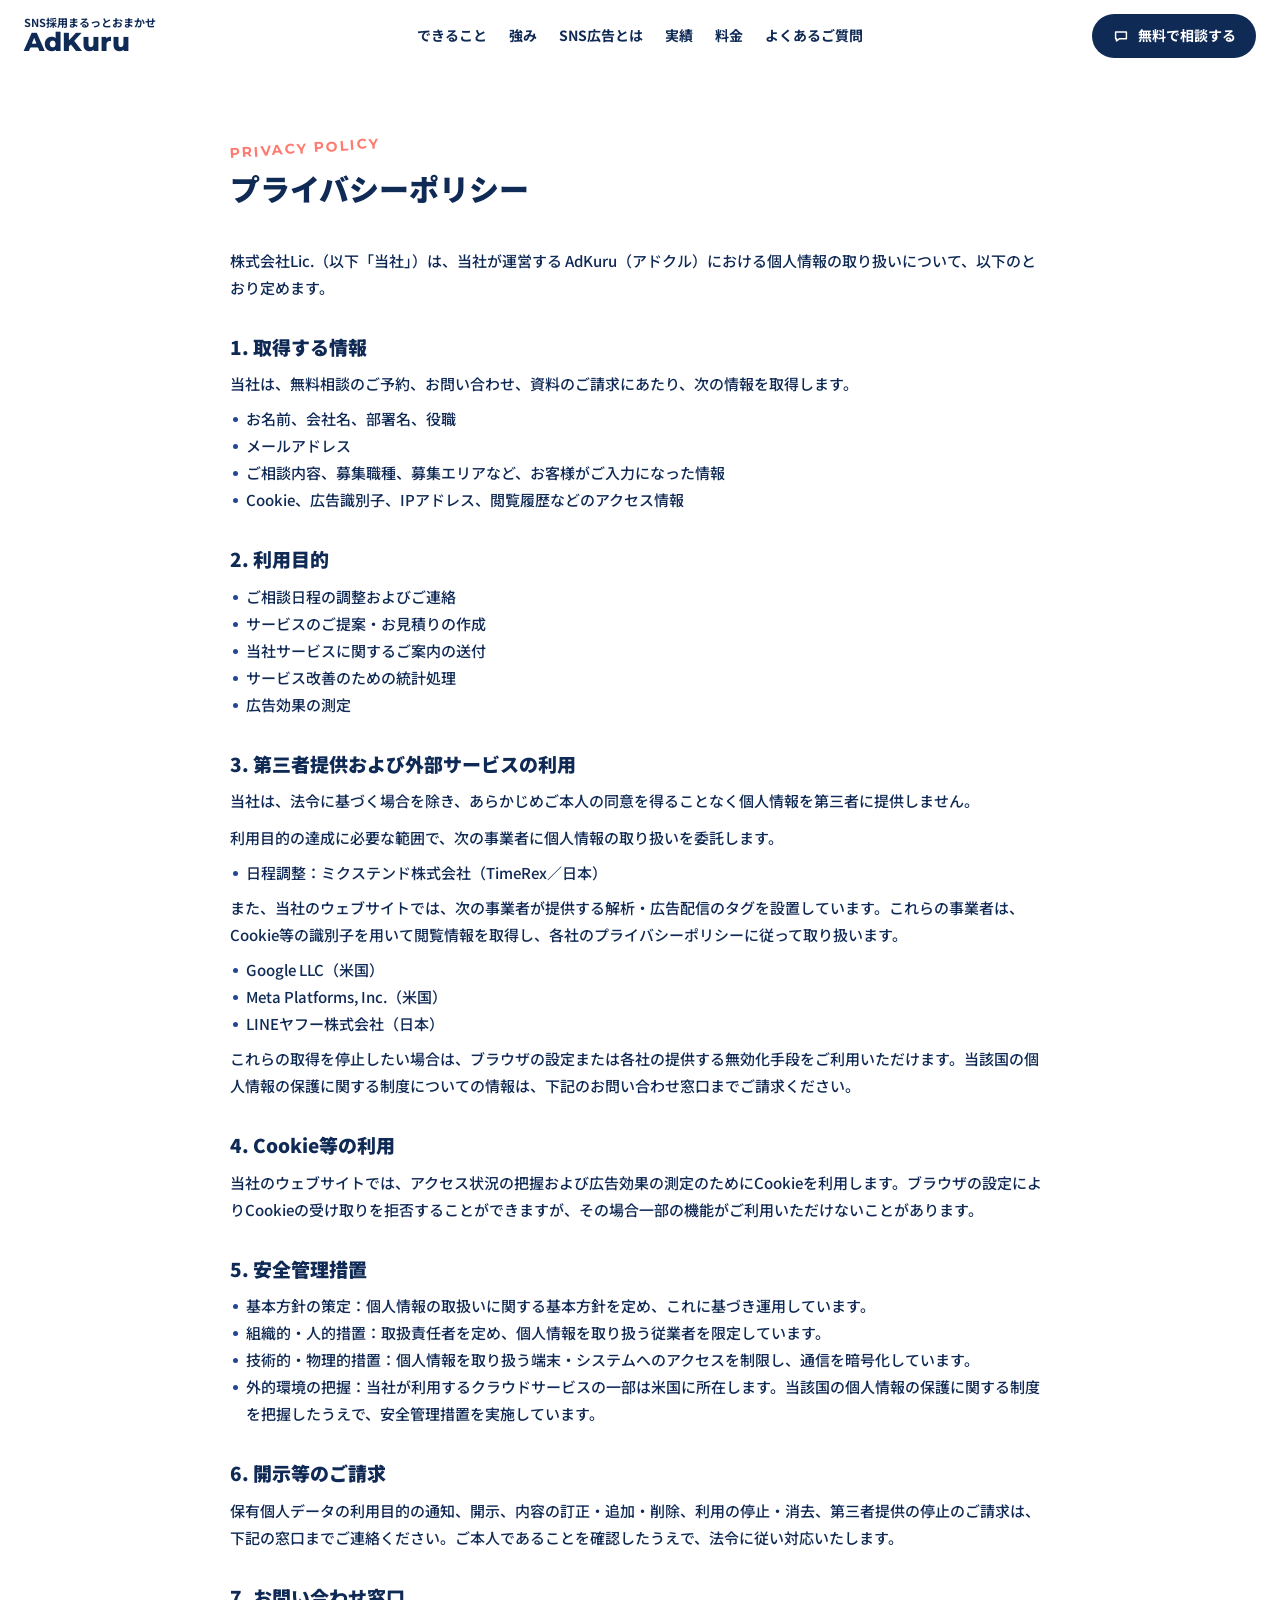
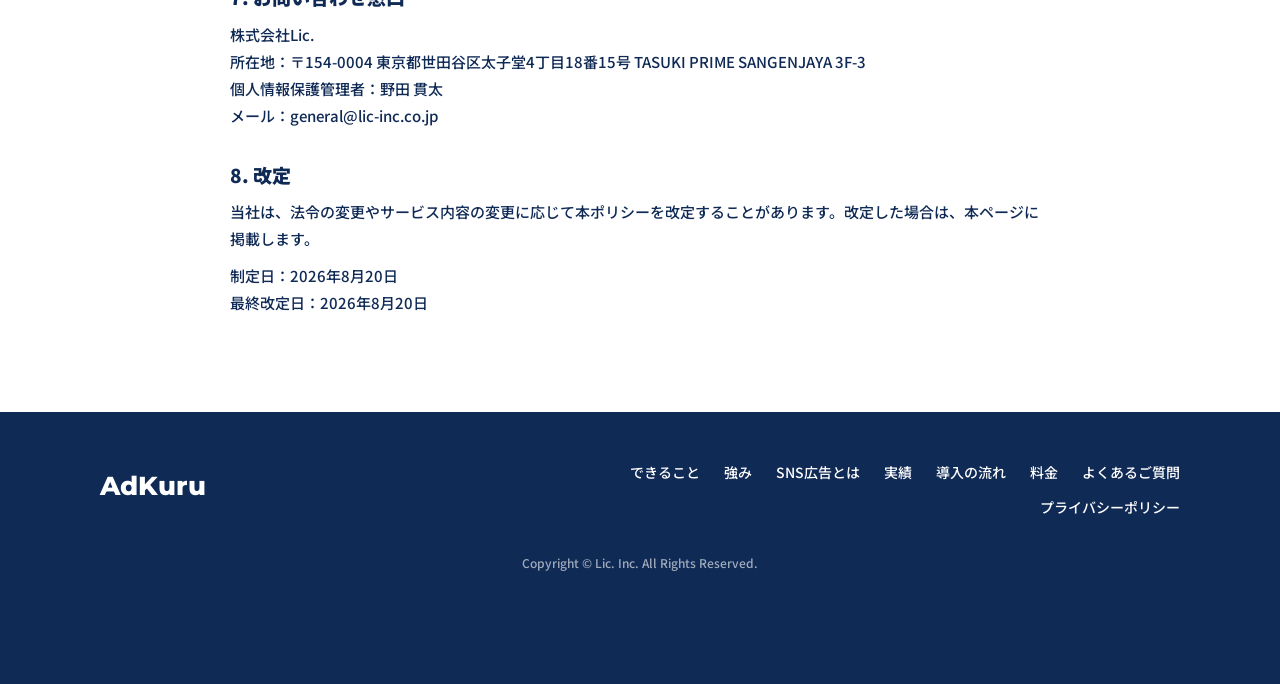
==== commit 78cae9a2: "比較表のA社の料金を更新、フッターの運営会社表記を削除 Co-Authored-By: Claude Opus 5.5 (1M context) <noreply@anthropic.com>" ====
--- a/privacy/index.html
+++ b/privacy/index.html
@@ -75,7 +75,6 @@
   <div class="container footer__inner">
     <div>
       <a href="../" class="logo logo--w"><small>SNS採用まるっとおまかせ</small><b>AdKuru</b></a>
-      <p class="footer__company">運営会社：株式会社Lic.</p>
     </div>
     <nav class="footer__nav">
       <a href="../#service">できること</a><a href="../#strength">強み</a><a href="../#reason">SNS広告とは</a><a href="../#case">実績</a><a href="../#flow">導入の流れ</a><a href="../#price">料金</a><a href="../#faq">よくあるご質問</a>
--- a/css/style.css
+++ b/css/style.css
@@ -568,15 +568,15 @@
 .allin__ttl { margin-bottom: 26px; text-align: center; font-size: 24px; }
 .allin__ttl::before { content: "＼"; margin-right: 12px; color: var(--coral); font-weight: 500; }
 .allin__ttl::after { content: "／"; margin-left: 12px; color: var(--coral); font-weight: 500; }
-.steps5 { display: grid; grid-template-columns: repeat(5, 1fr); gap: 0; }
+.steps5 { display: grid; grid-template-columns: repeat(6, 1fr); gap: 0; }
 .steps5 li { display: flex; flex-direction: column; align-items: center; text-align: center; }
 .steps5__head {
-  width: calc(100% + 14px); height: 60px; margin-left: -14px; display: grid; place-items: center; padding: 0 18px 0 26px;
-  background: var(--gray-blue); color: var(--ink); font-weight: 900; font-size: 16px; line-height: 1.3;
+  width: calc(100% + 14px); height: 60px; margin-left: -14px; display: grid; place-items: center; padding: 0 16px 0 24px;
+  background: var(--gray-blue); color: var(--ink); font-weight: 900; font-size: 15px; line-height: 1.3;
   clip-path: polygon(0 0, calc(100% - 18px) 0, 100% 50%, calc(100% - 18px) 100%, 0 100%, 18px 50%);
 }
 .steps5 li:first-child .steps5__head { width: 100%; margin-left: 0; padding-left: 18px; clip-path: polygon(0 0, calc(100% - 18px) 0, 100% 50%, calc(100% - 18px) 100%, 0 100%); }
-.steps5 img { width: 150px; height: 120px; object-fit: contain; margin: 22px 0 14px; }
+.steps5 img { width: 140px; height: 112px; object-fit: contain; margin: 22px 0 14px; }
 .steps5 li > p:last-child { padding: 0 12px; font-size: 14px; line-height: 1.7; color: var(--text-sub); }
 .steps5__head { background: var(--navy); color: var(--white); }
 
@@ -590,7 +590,7 @@
 
 @media (max-width: 1080px) {
   .steps5 { grid-template-columns: repeat(3, 1fr); row-gap: 28px; }
-  .steps5__head { width: 100%; margin-left: 0; padding: 0 12px; clip-path: none; border-radius: 8px; }
+  .steps5__head, .steps5 li:first-child .steps5__head { width: 100%; margin-left: 0; padding: 0 12px; clip-path: none; border-radius: 8px; }
 }
 @media (max-width: 768px) {
   .sec-head__sub { font-size: 15px; }
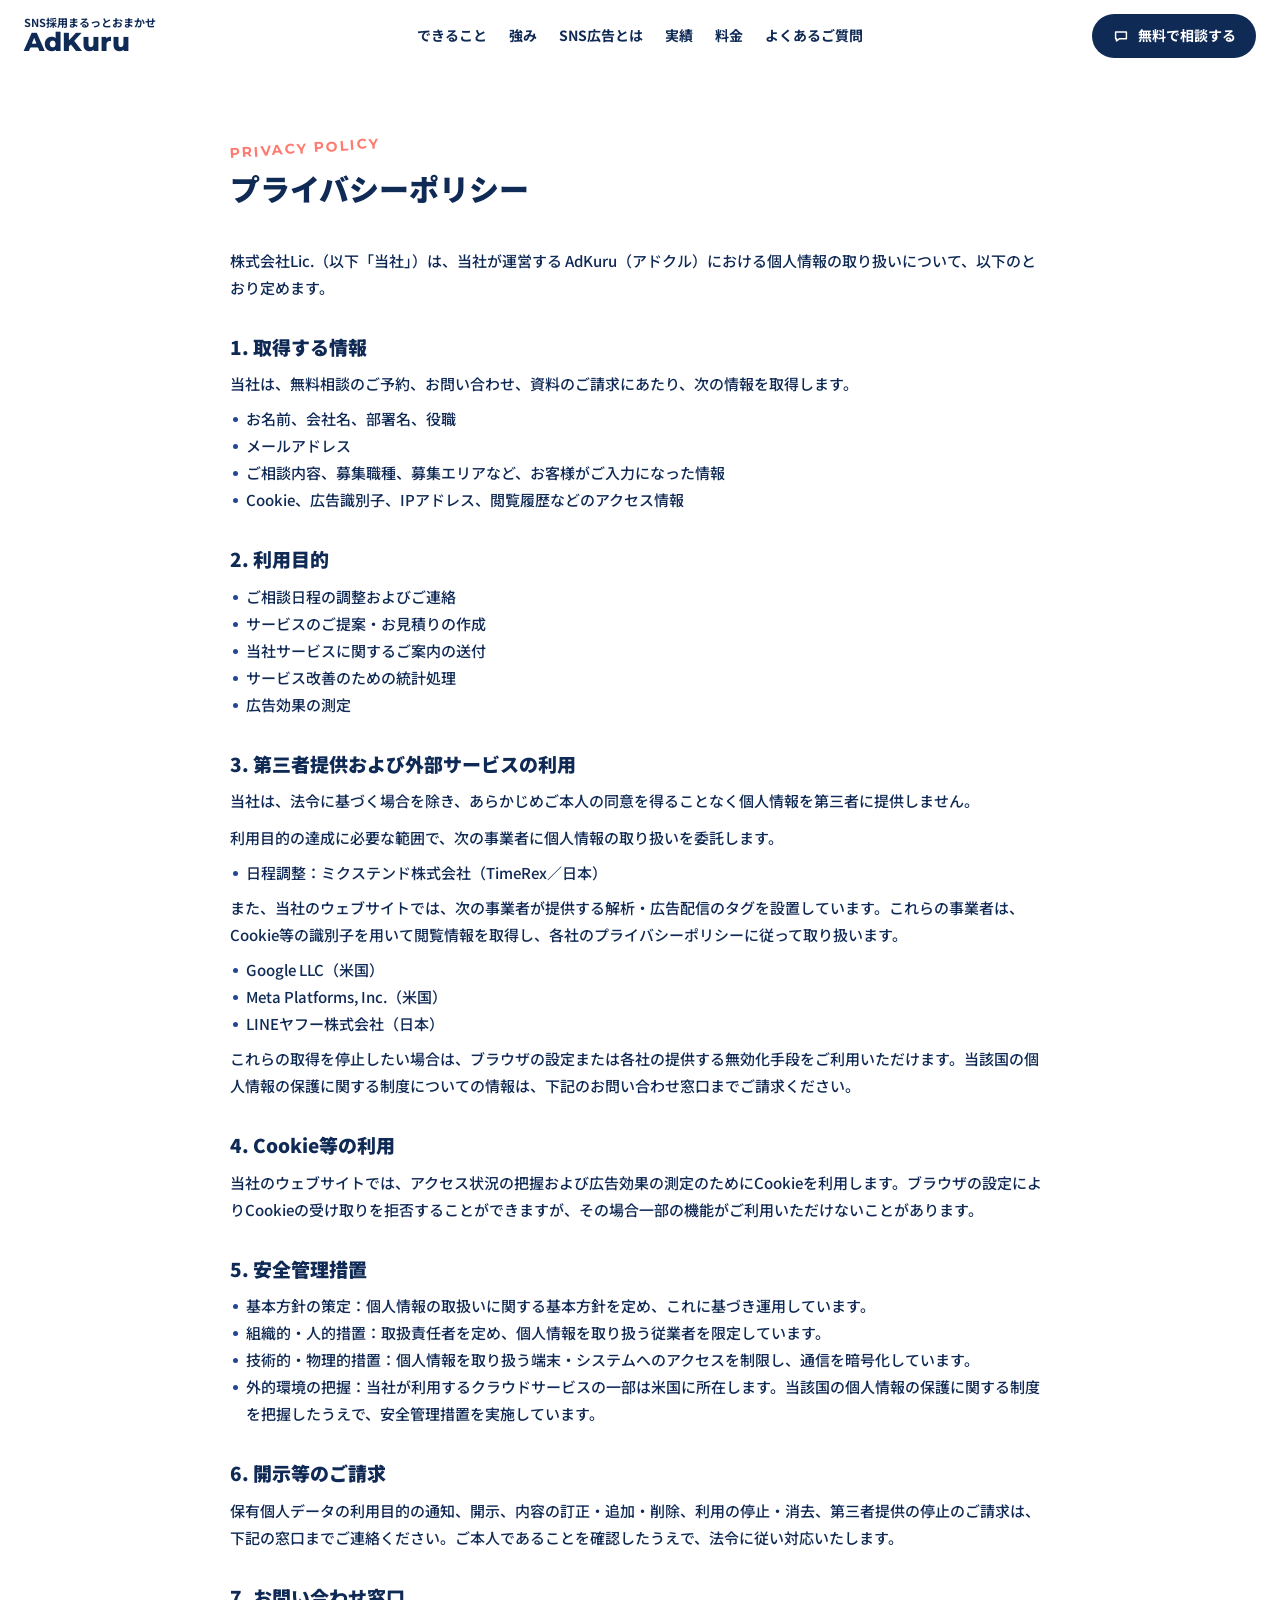
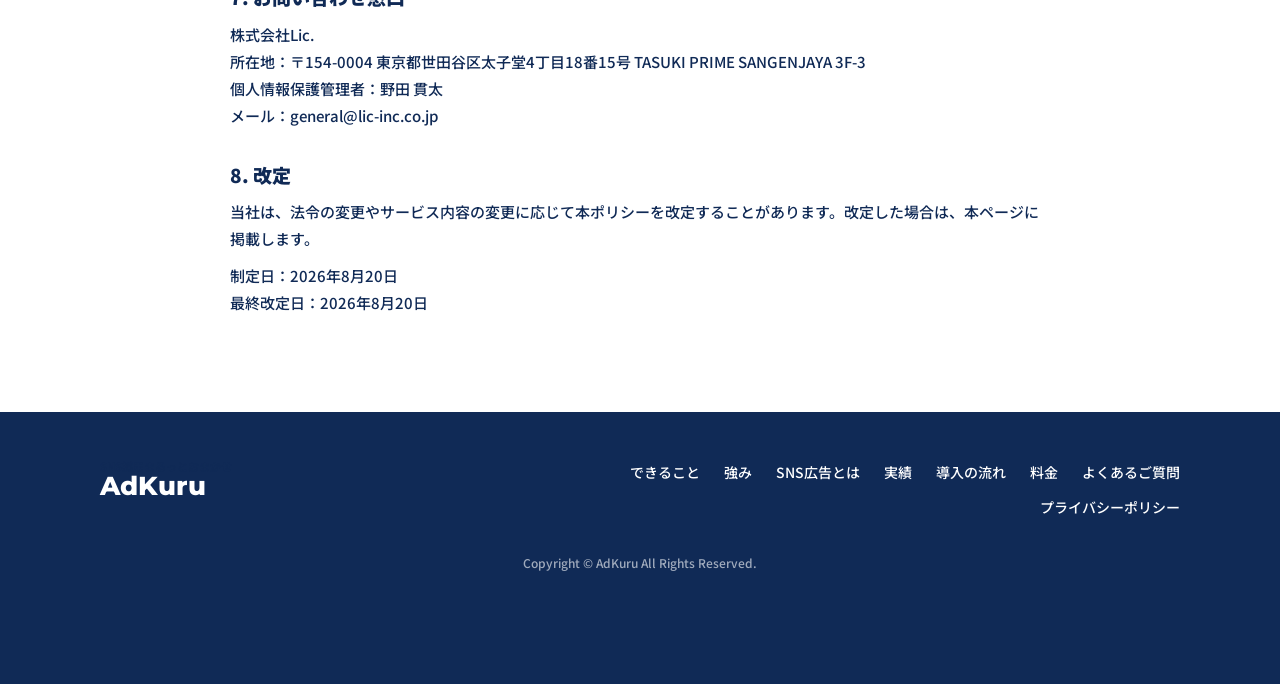
==== commit ee4e2065: "フッターのCopyright表記をサービス名AdKuruに Co-Authored-By: Claude Opus 5.5 (1M context) <noreply@anthropic.com>" ====
--- a/privacy/index.html
+++ b/privacy/index.html
@@ -81,7 +81,7 @@
       <a href="./">プライバシーポリシー</a>
     </nav>
   </div>
-  <p class="footer__copy">Copyright &copy; Lic. Inc. All Rights Reserved.</p>
+  <p class="footer__copy">Copyright &copy; AdKuru All Rights Reserved.</p>
 </footer>
 
 <a href="https://timerex.net/s/nodakanta_daa7_3fa1/e38dfce4" target="_blank" rel="noopener" data-book class="spbar">無料で相談する</a>
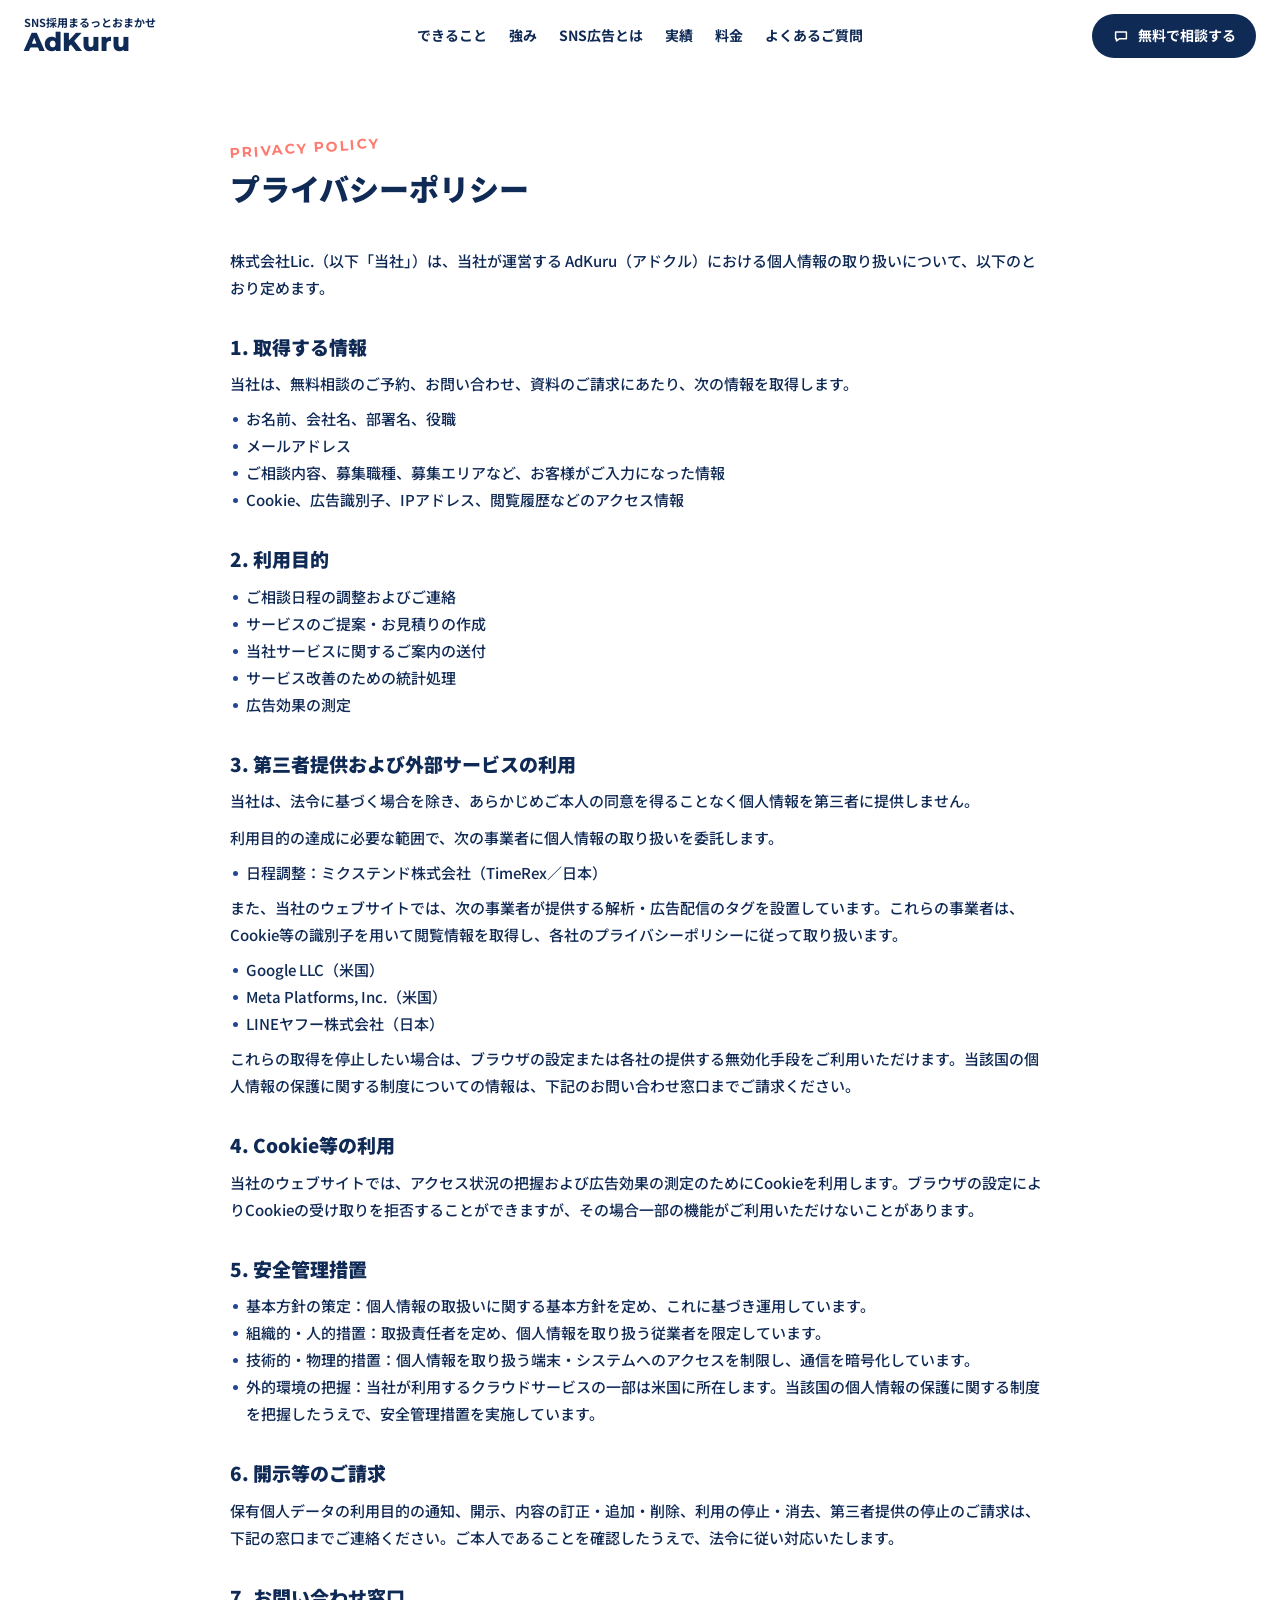
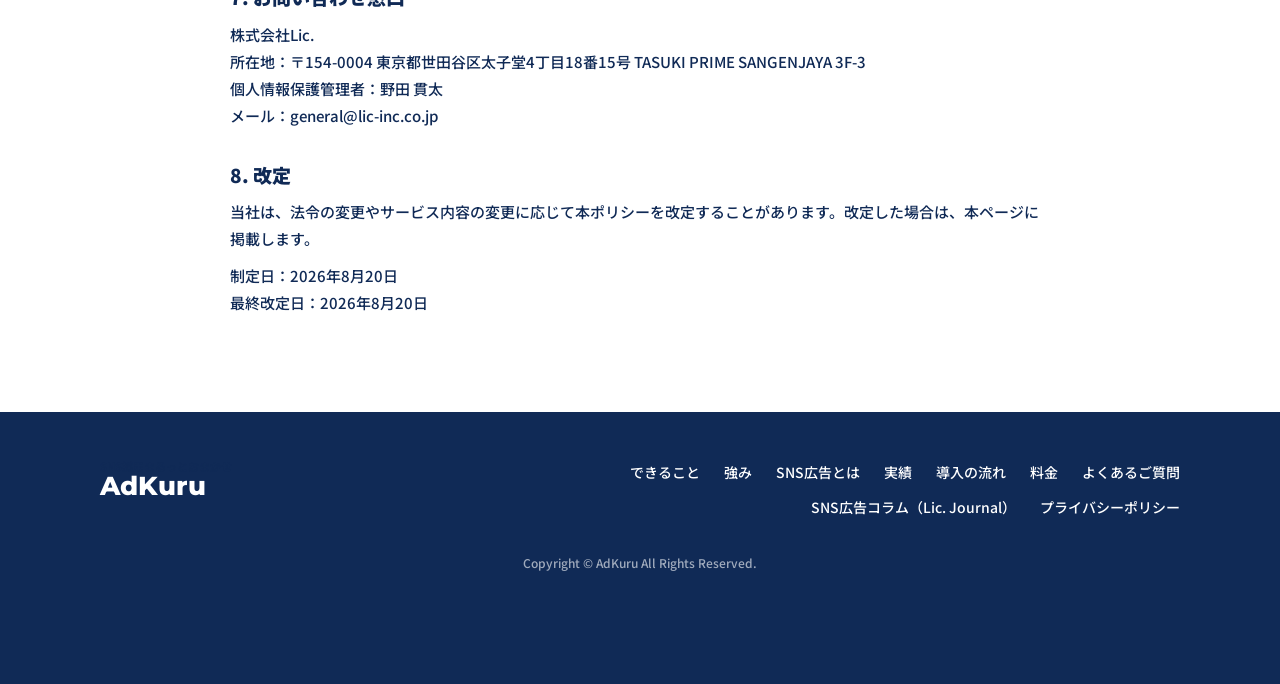
==== commit dc185812: "フッターにLic. Journal（SNS広告コラム）へのリンクを追加 Co-Authored-By: Claude Opus 5.5 <noreply@anthropic.com>" ====
--- a/privacy/index.html
+++ b/privacy/index.html
@@ -2,9 +2,13 @@
 <html lang="ja">
 <head>
 <meta charset="utf-8">
-<meta name="robots" content="noindex, nofollow">
+<meta name="robots" content="index, follow, max-image-preview:large">
 <meta name="viewport" content="width=device-width, initial-scale=1">
+<link rel="icon" href="/favicon.svg" type="image/svg+xml">
+<link rel="apple-touch-icon" href="/apple-touch-icon.png">
 <title>プライバシーポリシー｜SNS採用・求人広告の運用代行 AdKuru（アドクル）</title>
+<meta name="description" content="SNS採用・求人広告の運用代行サービスAdKuru（アドクル）のプライバシーポリシーです。お預かりする個人情報の取り扱いについて定めています。">
+<link rel="canonical" href="https://recruit.adkuru.com/privacy/">
 <link rel="preconnect" href="https://fonts.googleapis.com">
 <link rel="preconnect" href="https://fonts.gstatic.com" crossorigin>
 <link href="https://fonts.googleapis.com/css2?family=Montserrat:wght@600;700;800&family=Noto+Sans+JP:wght@400;500;700;900&family=Oswald:wght@500;600&display=swap" rel="stylesheet">
@@ -78,7 +82,7 @@
     </div>
     <nav class="footer__nav">
       <a href="../#service">できること</a><a href="../#strength">強み</a><a href="../#reason">SNS広告とは</a><a href="../#case">実績</a><a href="../#flow">導入の流れ</a><a href="../#price">料金</a><a href="../#faq">よくあるご質問</a>
-      <a href="./">プライバシーポリシー</a>
+      <a href="https://journal.lic-inc.co.jp/category/ads/">SNS広告コラム（Lic. Journal）</a><a href="./">プライバシーポリシー</a>
     </nav>
   </div>
   <p class="footer__copy">Copyright &copy; AdKuru All Rights Reserved.</p>
--- a/css/style.css
+++ b/css/style.css
@@ -1063,3 +1063,10 @@
   .cbtn { padding: 10px 78px 10px 28px; }
 }
 @media (max-width: 767px) { .fv__brand { margin-top: 18px; } }
+
+/* 「SNS広告採用とは」の説明文 */
+.bridge__lead { max-width: 760px; margin: -32px auto 48px; text-align: center; font-size: 15px; line-height: 1.95; color: var(--text-sub); }
+.bridge__lead b { color: var(--ink); }
+@media (max-width: 768px) {
+  .bridge__lead { margin: -16px auto 32px; font-size: 14px; text-align: left; }
+}
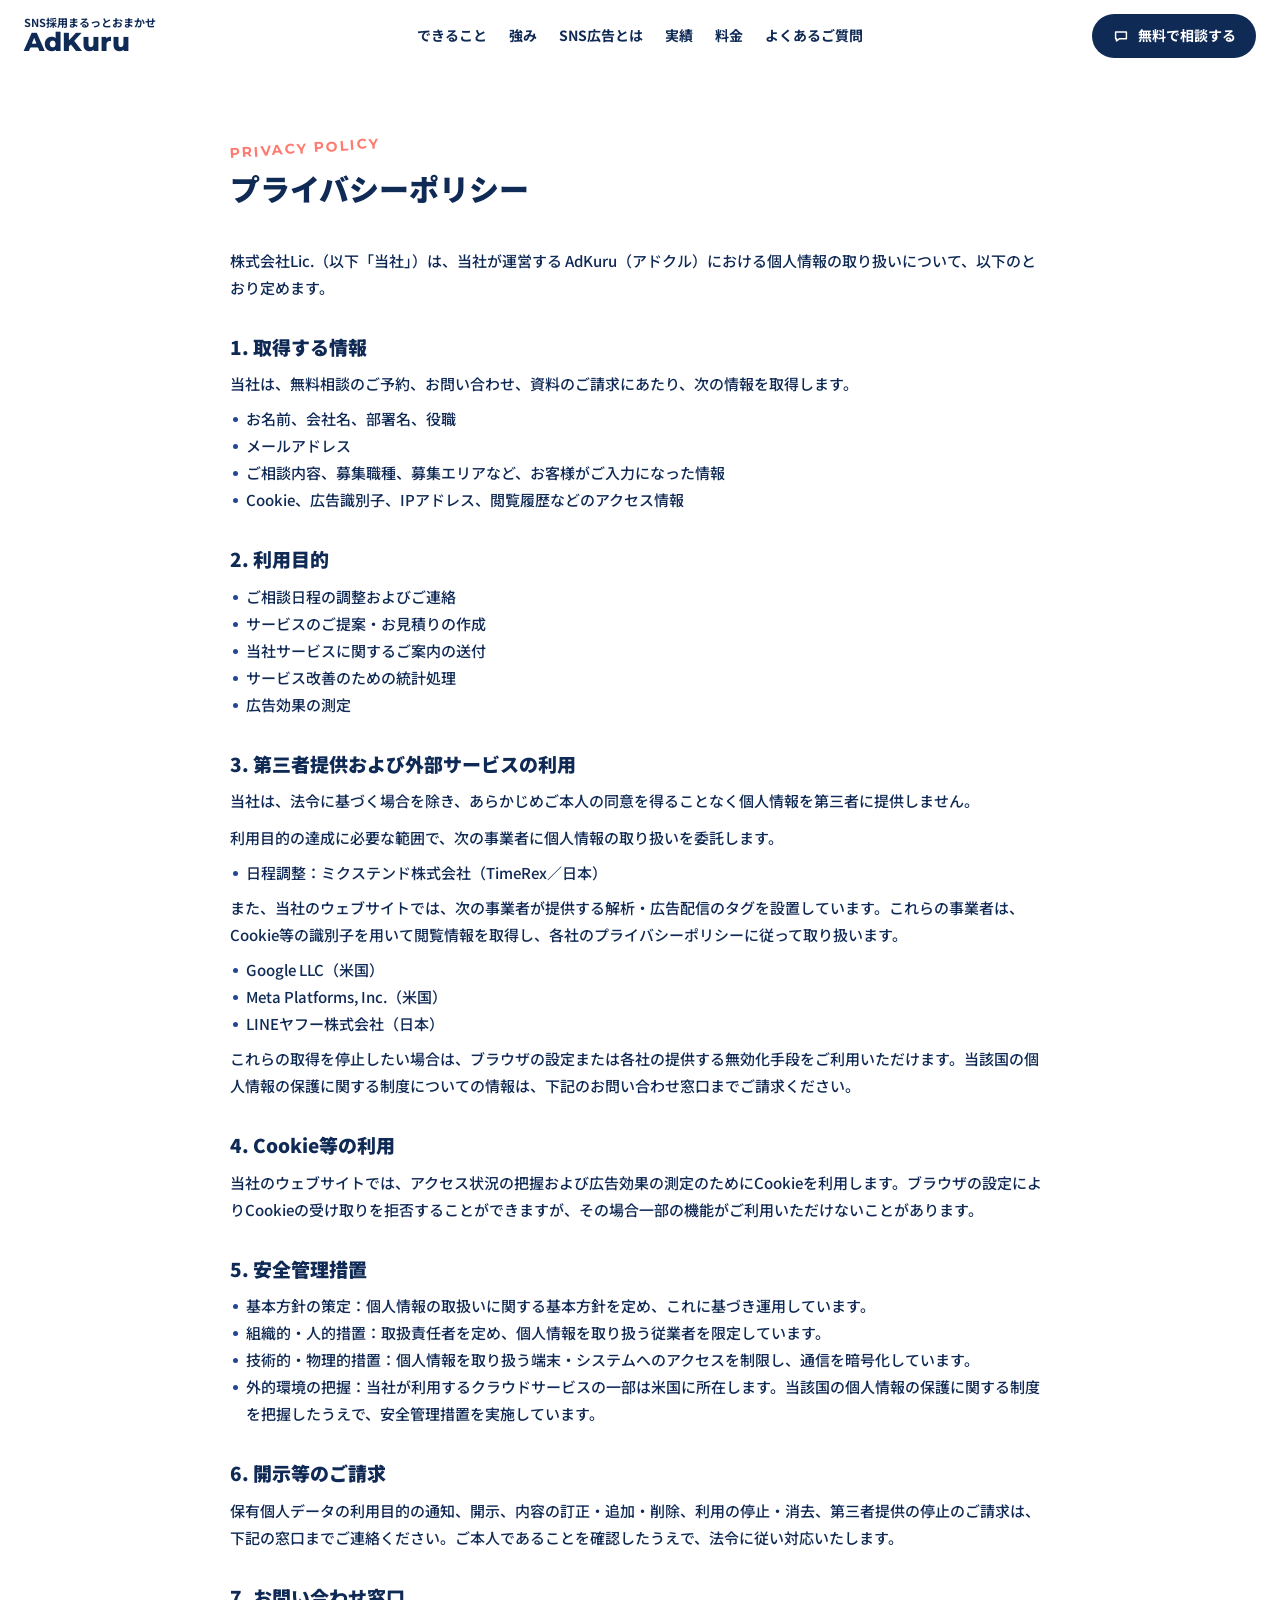
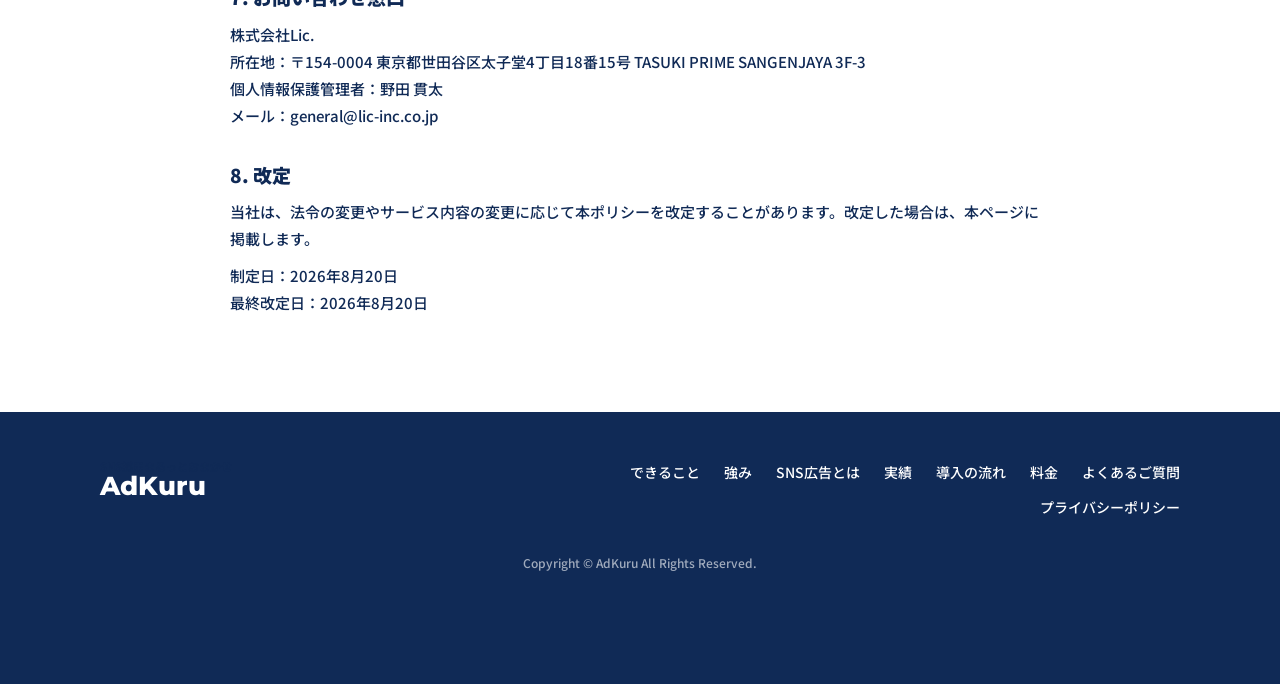
==== commit 3f05f58a: "フッターから Lic. Journal へのリンクを削除（Journal閉鎖） Co-Authored-By: Claude Opus 5.5 <noreply@anthropic.com>" ====
--- a/privacy/index.html
+++ b/privacy/index.html
@@ -82,7 +82,7 @@
     </div>
     <nav class="footer__nav">
       <a href="../#service">できること</a><a href="../#strength">強み</a><a href="../#reason">SNS広告とは</a><a href="../#case">実績</a><a href="../#flow">導入の流れ</a><a href="../#price">料金</a><a href="../#faq">よくあるご質問</a>
-      <a href="https://journal.lic-inc.co.jp/category/ads/">SNS広告コラム（Lic. Journal）</a><a href="./">プライバシーポリシー</a>
+      <a href="./">プライバシーポリシー</a>
     </nav>
   </div>
   <p class="footer__copy">Copyright &copy; AdKuru All Rights Reserved.</p>
